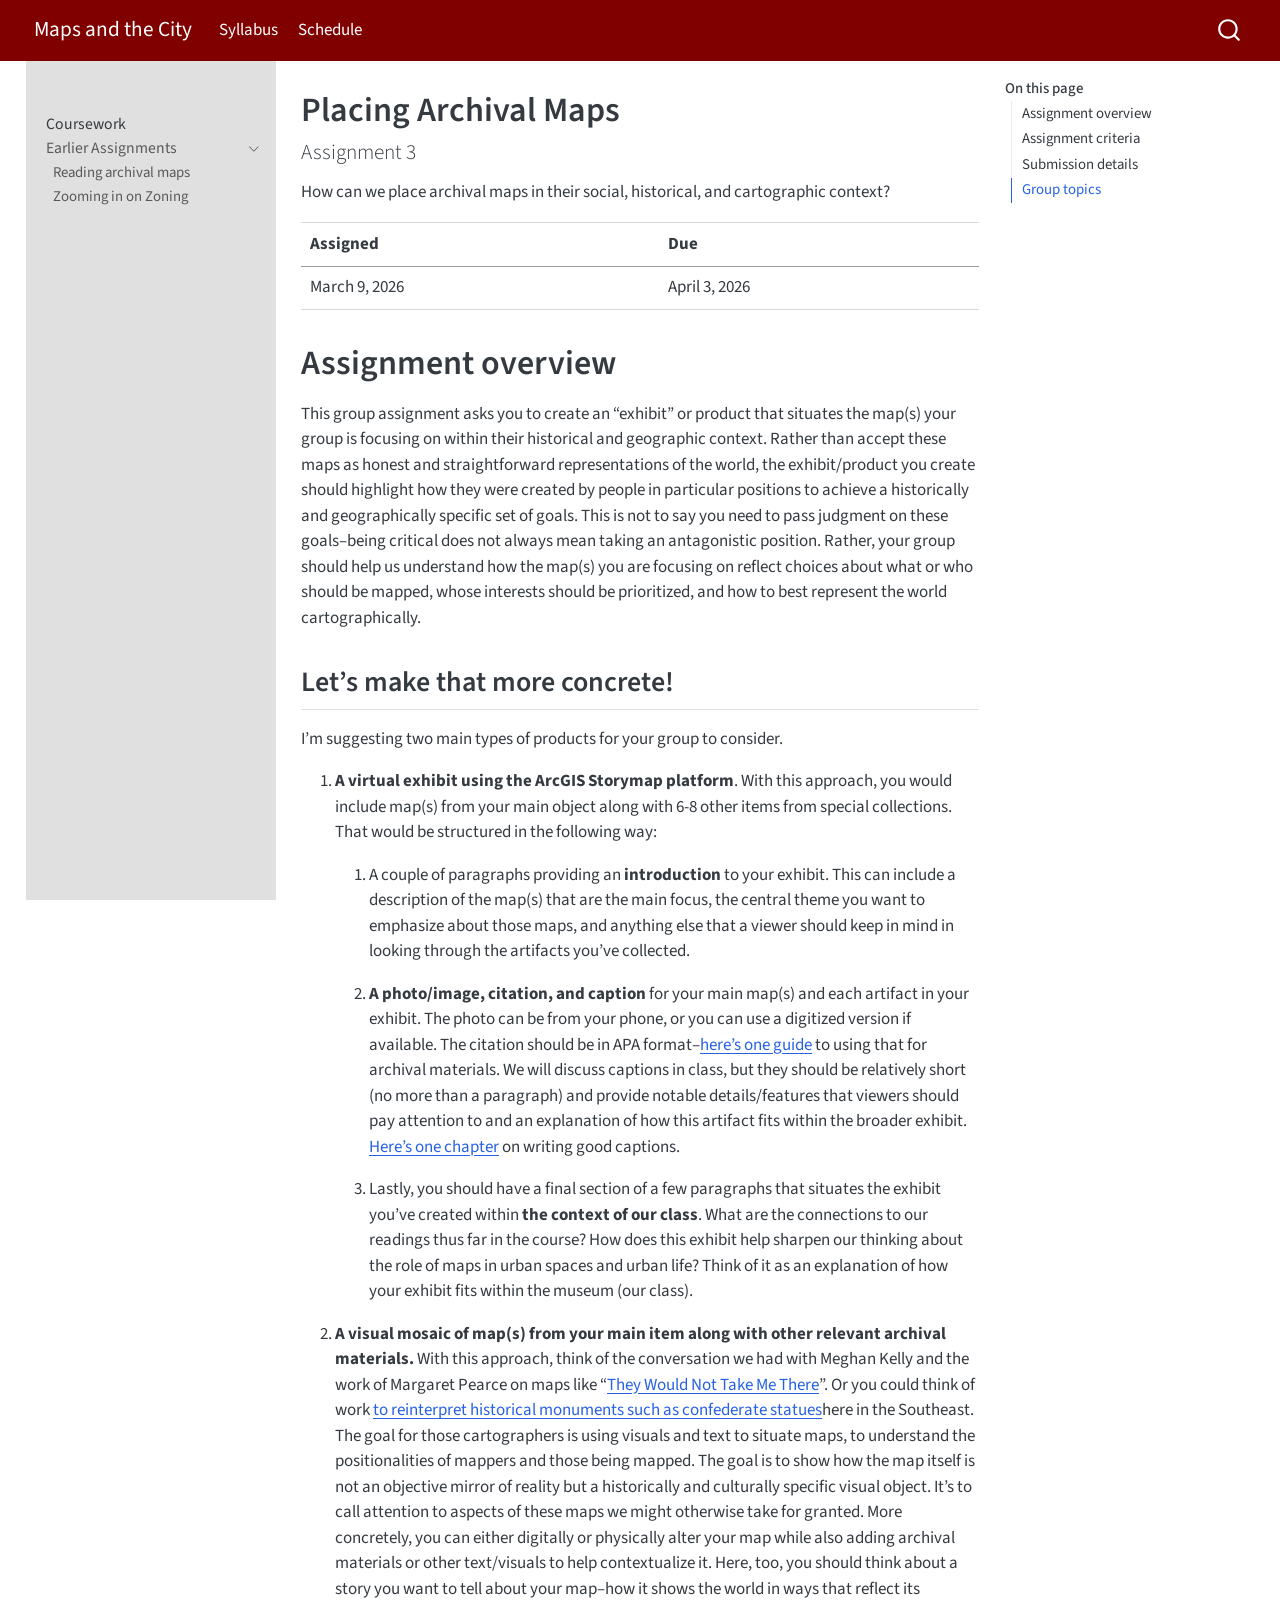
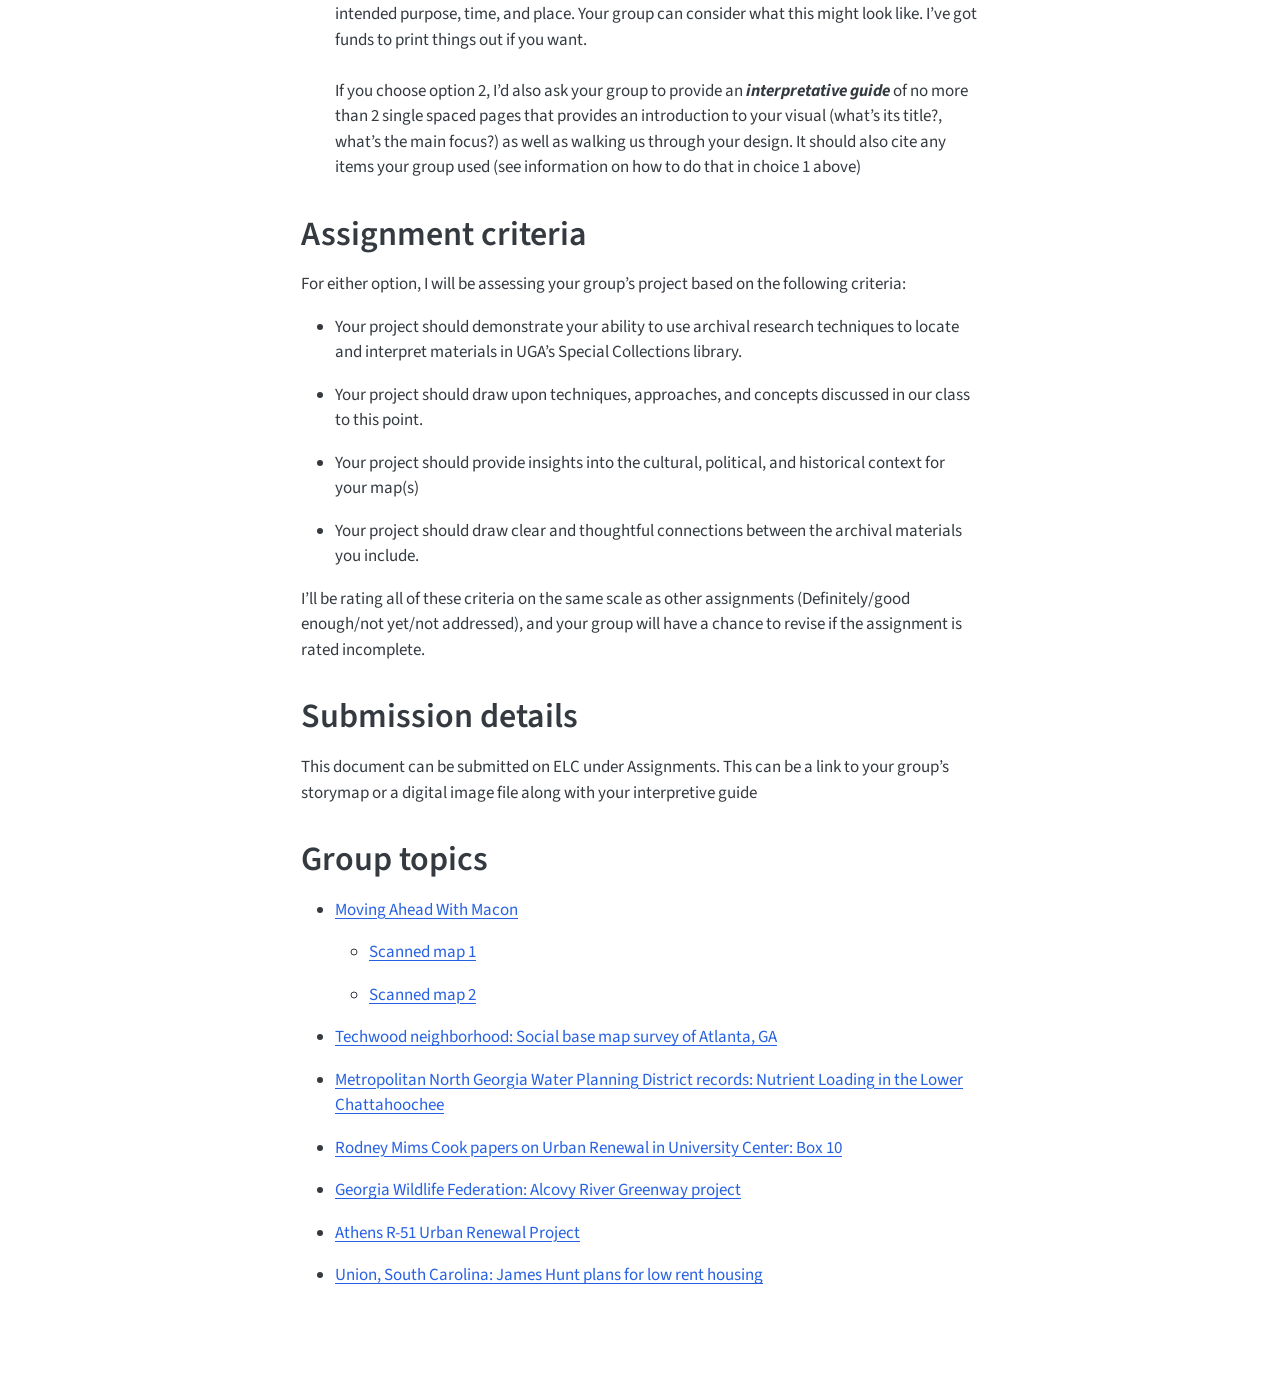
==== index.html @ 0c7e36d5 "Built site for gh-pages" ====
<!DOCTYPE html>
<html xmlns="http://www.w3.org/1999/xhtml" lang="en" xml:lang="en"><head>

<meta charset="utf-8">
<meta name="generator" content="quarto-1.8.25">

<meta name="viewport" content="width=device-width, initial-scale=1.0, user-scalable=yes">

<meta name="description" content="How can we place archival maps in their social, historical, and cartographic context?">

<title>Placing Archival Maps – Maps and the City</title>
<style>
code{white-space: pre-wrap;}
span.smallcaps{font-variant: small-caps;}
div.columns{display: flex; gap: min(4vw, 1.5em);}
div.column{flex: auto; overflow-x: auto;}
div.hanging-indent{margin-left: 1.5em; text-indent: -1.5em;}
ul.task-list{list-style: none;}
ul.task-list li input[type="checkbox"] {
  width: 0.8em;
  margin: 0 0.8em 0.2em -1em; /* quarto-specific, see https://github.com/quarto-dev/quarto-cli/issues/4556 */ 
  vertical-align: middle;
}
</style>


<script src="site_libs/quarto-nav/quarto-nav.js"></script>
<script src="site_libs/quarto-nav/headroom.min.js"></script>
<script src="site_libs/clipboard/clipboard.min.js"></script>
<script src="site_libs/quarto-search/autocomplete.umd.js"></script>
<script src="site_libs/quarto-search/fuse.min.js"></script>
<script src="site_libs/quarto-search/quarto-search.js"></script>
<meta name="quarto:offset" content="./">
<script src="site_libs/quarto-html/quarto.js" type="module"></script>
<script src="site_libs/quarto-html/tabsets/tabsets.js" type="module"></script>
<script src="site_libs/quarto-html/axe/axe-check.js" type="module"></script>
<script src="site_libs/quarto-html/popper.min.js"></script>
<script src="site_libs/quarto-html/tippy.umd.min.js"></script>
<script src="site_libs/quarto-html/anchor.min.js"></script>
<link href="site_libs/quarto-html/tippy.css" rel="stylesheet">
<link href="site_libs/quarto-html/quarto-syntax-highlighting-7b89279ff1a6dce999919e0e67d4d9ec.css" rel="stylesheet" id="quarto-text-highlighting-styles">
<script src="site_libs/bootstrap/bootstrap.min.js"></script>
<link href="site_libs/bootstrap/bootstrap-icons.css" rel="stylesheet">
<link href="site_libs/bootstrap/bootstrap-e157649b0921e5179aa28c3e0e646ebb.min.css" rel="stylesheet" append-hash="true" id="quarto-bootstrap" data-mode="light">
<script id="quarto-search-options" type="application/json">{
  "location": "navbar",
  "copy-button": false,
  "collapse-after": 3,
  "panel-placement": "end",
  "type": "overlay",
  "limit": 50,
  "keyboard-shortcut": [
    "f",
    "/",
    "s"
  ],
  "show-item-context": false,
  "language": {
    "search-no-results-text": "No results",
    "search-matching-documents-text": "matching documents",
    "search-copy-link-title": "Copy link to search",
    "search-hide-matches-text": "Hide additional matches",
    "search-more-match-text": "more match in this document",
    "search-more-matches-text": "more matches in this document",
    "search-clear-button-title": "Clear",
    "search-text-placeholder": "",
    "search-detached-cancel-button-title": "Cancel",
    "search-submit-button-title": "Submit",
    "search-label": "Search"
  }
}</script>


</head>

<body class="nav-sidebar floating nav-fixed quarto-light">

<div id="quarto-search-results"></div>
  <header id="quarto-header" class="headroom fixed-top">
    <nav class="navbar navbar-expand-lg " data-bs-theme="dark">
      <div class="navbar-container container-fluid">
      <div class="navbar-brand-container mx-auto">
    <a href="./index.html" class="navbar-brand navbar-brand-logo">
    </a>
    <a class="navbar-brand" href="./index.html">
    <span class="navbar-title">Maps and the City</span>
    </a>
  </div>
            <div id="quarto-search" class="" title="Search"></div>
          <button class="navbar-toggler" type="button" data-bs-toggle="collapse" data-bs-target="#navbarCollapse" aria-controls="navbarCollapse" role="menu" aria-expanded="false" aria-label="Toggle navigation" onclick="if (window.quartoToggleHeadroom) { window.quartoToggleHeadroom(); }">
  <span class="navbar-toggler-icon"></span>
</button>
          <div class="collapse navbar-collapse" id="navbarCollapse">
            <ul class="navbar-nav navbar-nav-scroll me-auto">
  <li class="nav-item">
    <a class="nav-link" href="https://docs.google.com/document/d/1GN-McuqKseNJ8OCBLa-3qRtHZpo6AyBPKMrc3T3nWok/edit?usp=drive_link" target="_blank"> 
<span class="menu-text">Syllabus</span></a>
  </li>  
  <li class="nav-item">
    <a class="nav-link" href="https://docs.google.com/spreadsheets/d/1N47u_zzpktZezUWM9yw7F_6u926p7pCnWoEop3wS3og/edit?usp=drive_link" target="_blank"> 
<span class="menu-text">Schedule</span></a>
  </li>  
</ul>
          </div> <!-- /navcollapse -->
            <div class="quarto-navbar-tools">
</div>
      </div> <!-- /container-fluid -->
    </nav>
  <nav class="quarto-secondary-nav">
    <div class="container-fluid d-flex">
      <button type="button" class="quarto-btn-toggle btn" data-bs-toggle="collapse" role="button" data-bs-target=".quarto-sidebar-collapse-item" aria-controls="quarto-sidebar" aria-expanded="false" aria-label="Toggle sidebar navigation" onclick="if (window.quartoToggleHeadroom) { window.quartoToggleHeadroom(); }">
        <i class="bi bi-layout-text-sidebar-reverse"></i>
      </button>
        <nav class="quarto-page-breadcrumbs" aria-label="breadcrumb"><ol class="breadcrumb"><li class="breadcrumb-item">Placing Archival Maps</li></ol></nav>
        <a class="flex-grow-1" role="navigation" data-bs-toggle="collapse" data-bs-target=".quarto-sidebar-collapse-item" aria-controls="quarto-sidebar" aria-expanded="false" aria-label="Toggle sidebar navigation" onclick="if (window.quartoToggleHeadroom) { window.quartoToggleHeadroom(); }">      
        </a>
    </div>
  </nav>
</header>
<!-- content -->
<div id="quarto-content" class="quarto-container page-columns page-rows-contents page-layout-article page-navbar">
<!-- sidebar -->
  <nav id="quarto-sidebar" class="sidebar collapse collapse-horizontal quarto-sidebar-collapse-item sidebar-navigation floating overflow-auto">
    <div class="pt-lg-2 mt-2 text-left sidebar-header sidebar-header-stacked">
      <a href="./index.html" class="sidebar-logo-link">
      </a>
      </div>
    <div class="sidebar-menu-container"> 
    <ul class="list-unstyled mt-1">
        <li class="sidebar-item">
 <span class="menu-text">Coursework</span>
  </li>
        <li class="sidebar-item sidebar-item-section">
      <div class="sidebar-item-container"> 
            <a class="sidebar-item-text sidebar-link text-start" data-bs-toggle="collapse" data-bs-target="#quarto-sidebar-section-1" role="navigation" aria-expanded="true">
 <span class="menu-text">Earlier Assignments</span></a>
          <a class="sidebar-item-toggle text-start" data-bs-toggle="collapse" data-bs-target="#quarto-sidebar-section-1" role="navigation" aria-expanded="true" aria-label="Toggle section">
            <i class="bi bi-chevron-right ms-2"></i>
          </a> 
      </div>
      <ul id="quarto-sidebar-section-1" class="collapse list-unstyled sidebar-section depth1 show">  
          <li class="sidebar-item">
  <div class="sidebar-item-container"> 
  <a href="https://docs.google.com/document/d/1WPsD_KL9_1M4tnFduOf3xQkMrwWtBgVexBu7LVD_NiA/edit?usp=drive_link" class="sidebar-item-text sidebar-link" target="_blank">
 <span class="menu-text">Reading archival maps</span></a>
  </div>
</li>
          <li class="sidebar-item">
  <div class="sidebar-item-container"> 
  <a href="https://docs.google.com/document/d/1s655otYH2-CTeFe27uqxNBwoSgqH0DHeZg11wnhvYkM/edit?usp=drive_link" class="sidebar-item-text sidebar-link" target="_blank">
 <span class="menu-text">Zooming in on Zoning</span></a>
  </div>
</li>
      </ul>
  </li>
    </ul>
    </div>
</nav>
<div id="quarto-sidebar-glass" class="quarto-sidebar-collapse-item" data-bs-toggle="collapse" data-bs-target=".quarto-sidebar-collapse-item"></div>
<!-- margin-sidebar -->
    <div id="quarto-margin-sidebar" class="sidebar margin-sidebar">
        <nav id="TOC" role="doc-toc" class="toc-active">
    <h2 id="toc-title">On this page</h2>
   
  <ul>
  <li><a href="#assignment-overview" id="toc-assignment-overview" class="nav-link active" data-scroll-target="#assignment-overview">Assignment overview</a>
  <ul class="collapse">
  <li><a href="#lets-make-that-more-concrete" id="toc-lets-make-that-more-concrete" class="nav-link" data-scroll-target="#lets-make-that-more-concrete">Let’s make that more concrete!</a></li>
  </ul></li>
  <li><a href="#assignment-criteria" id="toc-assignment-criteria" class="nav-link" data-scroll-target="#assignment-criteria">Assignment criteria</a></li>
  <li><a href="#submission-details" id="toc-submission-details" class="nav-link" data-scroll-target="#submission-details">Submission details</a></li>
  <li><a href="#group-topics" id="toc-group-topics" class="nav-link" data-scroll-target="#group-topics">Group topics</a></li>
  </ul>
</nav>
    </div>
<!-- main -->
<main class="content" id="quarto-document-content">

<header id="title-block-header" class="quarto-title-block default">
<div class="quarto-title">
<h1 class="title">Placing Archival Maps</h1>
<p class="subtitle lead">Assignment 3</p>
</div>

<div>
  <div class="description">
    How can we place archival maps in their social, historical, and cartographic context?
  </div>
</div>


<div class="quarto-title-meta">

    
  
    
  </div>
  


</header>


<table class="caption-top table">
<thead>
<tr class="header">
<th>Assigned</th>
<th>Due</th>
</tr>
</thead>
<tbody>
<tr class="odd">
<td>March 9, 2026</td>
<td>April 3, 2026</td>
</tr>
</tbody>
</table>
<section id="assignment-overview" class="level1">
<h1>Assignment overview</h1>
<p>This group assignment asks you to create an “exhibit” or product that situates the map(s) your group is focusing on within their historical and geographic context. Rather than accept these maps as honest and straightforward representations of the world, the exhibit/product you create should highlight how they were created by people in particular positions to achieve a historically and geographically specific set of goals. This is not to say you need to pass judgment on these goals–being critical does not always mean taking an antagonistic position. Rather, your group should help us understand how the map(s) you are focusing on reflect choices about what or who should be mapped, whose interests should be prioritized, and how to best represent the world cartographically.</p>
<section id="lets-make-that-more-concrete" class="level2">
<h2 class="anchored" data-anchor-id="lets-make-that-more-concrete">Let’s make that more concrete!</h2>
<p>I’m suggesting two main types of products for your group to consider.</p>
<ol type="1">
<li><p><strong>A virtual exhibit using the ArcGIS Storymap platform</strong>. With this approach, you would include map(s) from your main object along with 6-8 other items from special collections. That would be structured in the following way:</p>
<ol type="1">
<li><p>A couple of paragraphs providing an <strong>introduction</strong> to your exhibit. This can include a description of the map(s) that are the main focus, the central theme you want to emphasize about those maps, and anything else that a viewer should keep in mind in looking through the artifacts you’ve collected.</p></li>
<li><p><strong>A</strong> <strong>photo/image, citation, and caption</strong> for your main map(s) and each artifact in your exhibit. The photo can be from your phone, or you can use a digitized version if available. The citation should be in APA format–<a href="https://libguides.csudh.edu/archives-citation/apa">here’s one guide</a> to using that for archival materials. We will discuss captions in class, but they should be relatively short (no more than a paragraph) and provide notable details/features that viewers should pay attention to and an explanation of how this artifact fits within the broader exhibit. <a href="https://drive.google.com/file/d/1QzaDQND_rpnHx2N8SHJnkhxC4VwiNM2T/view?usp=sharing">Here’s one chapter</a> on writing good captions.</p></li>
<li><p>Lastly, you should have a final section of a few paragraphs that situates the exhibit you’ve created within <strong>the context of our class</strong>. What are the connections to our readings thus far in the course? How does this exhibit help sharpen our thinking about the role of maps in urban spaces and urban life? Think of it as an explanation of how your exhibit fits within the museum (our class).&nbsp;</p></li>
</ol></li>
<li><p><strong>A visual mosaic of map(s) from your main item along with other relevant archival materials.</strong> With this approach, think of the conversation we had with Meghan Kelly and the work of Margaret Pearce on maps like “<a href="https://storymaps.arcgis.com/stories/2b5792be16d64f9e999ec93cd436bc17">They Would Not Take Me There</a>”. Or you could think of work <a href="https://hyperallergic.com/remagining-monuments-to-make-them-resonate-locally-and-personally/">to reinterpret historical monuments such as confederate statues</a>here in the Southeast. The goal for those cartographers is using visuals and text to situate maps, to understand the positionalities of mappers and those being mapped. The goal is to show how the map itself is not an objective mirror of reality but a historically and culturally specific visual object. It’s to call attention to aspects of these maps we might otherwise take for granted. More concretely, you can either digitally or physically alter your map while also adding archival materials or other text/visuals to help contextualize it. Here, too, you should think about a story you want to tell about your map–how it shows the world in ways that reflect its intended purpose, time, and place. Your group can consider what this might look like. I’ve got funds to print things out if you want.<br>
<br>
If you choose option 2, I’d also ask your group to provide an <strong><em>interpretative guide</em></strong> of no more than 2 single spaced pages that provides an introduction to your visual (what’s its title?, what’s the main focus?) as well as walking us through your design. It should also cite any items your group used (see information on how to do that in choice 1 above)</p></li>
</ol>
</section>
</section>
<section id="assignment-criteria" class="level1">
<h1>Assignment criteria</h1>
<p>For either option, I will be assessing your group’s project based on the following criteria:</p>
<ul>
<li><p>Your project should demonstrate your ability to use archival research techniques to locate and interpret materials in UGA’s Special Collections library.</p></li>
<li><p>Your project should draw upon techniques, approaches, and concepts discussed in our class to this point.</p></li>
<li><p>Your project should provide insights into the cultural, political, and historical context for your map(s)</p></li>
<li><p>Your project should draw clear and thoughtful connections between the archival materials you include.</p></li>
</ul>
<p>I’ll be rating all of these criteria on the same scale as other assignments (Definitely/good enough/not yet/not addressed), and your group will have a chance to revise if the assignment is rated incomplete.&nbsp;</p>
</section>
<section id="submission-details" class="level1">
<h1>Submission details</h1>
<p>This document can be submitted on ELC under Assignments. This can be a link to your group’s storymap or a digital image file along with your interpretive guide</p>
</section>
<section id="group-topics" class="level1">
<h1>Group topics</h1>
<ul>
<li><p><a href="https://galileo-uga.primo.exlibrisgroup.com/discovery/fulldisplay?docid=alma9910300523902959&amp;context=L&amp;vid=01GALI_UGA:UGA&amp;lang=en&amp;search_scope=MyInstitution&amp;adaptor=Local%20Search%20Engine&amp;tab=LibraryCatalog&amp;query=any,contains,moving%20ahead%20with%20macon%20&amp;sortby=rank&amp;facet=library,include,2959%E2%80%93530589490002959">Moving Ahead With Macon</a></p>
<ul>
<li><p><a href="https://github.com/jshannon75/geog4636_mapsandthecity/blob/main/items/MovingAheadWithMacon_map1.pdf">Scanned map 1</a></p></li>
<li><p><a href="https://github.com/jshannon75/geog4636_mapsandthecity/blob/main/items/MovingAheadWithMacon_map2.pdf">Scanned map 2</a></p></li>
</ul></li>
<li><p><a href="https://dlg.usg.edu/record/gsu_planatl_22866?canvas=22&amp;x=555&amp;y=755&amp;w=2927">Techwood neighborhood: Social base map survey of Atlanta, GA</a></p></li>
<li><p><a href="https://sclfind.libs.uga.edu/catalog/ms4069_aspace_ref83_bqh">Metropolitan North Georgia Water Planning District records: Nutrient Loading in the Lower Chattahoochee</a></p></li>
<li><p><a href="https://sclfind.libs.uga.edu/catalog/RBRL180RMC_aspace_ref209_no2">Rodney Mims Cook papers on Urban Renewal in University Center: Box 10</a></p></li>
<li><p><a href="https://sclfind.libs.uga.edu/catalog/ms3995_aspace_ref325_i9w">Georgia Wildlife Federation: Alcovy River Greenway project</a></p></li>
<li><p><a href="https://dlg.usg.edu/record/guan_1633_014c-001?canvas=0&amp;x=400&amp;y=400&amp;w=1986">Athens R-51 Urban Renewal Project</a></p></li>
<li><p><a href="https://sclfind.libs.uga.edu/catalog/ms2901_aspace_ref2200_y3m">Union, South Carolina: James Hunt plans for low rent housing</a></p></li>
</ul>


</section>

</main> <!-- /main -->
<script id="quarto-html-after-body" type="application/javascript">
  window.document.addEventListener("DOMContentLoaded", function (event) {
    const icon = "";
    const anchorJS = new window.AnchorJS();
    anchorJS.options = {
      placement: 'right',
      icon: icon
    };
    anchorJS.add('.anchored');
    const isCodeAnnotation = (el) => {
      for (const clz of el.classList) {
        if (clz.startsWith('code-annotation-')) {                     
          return true;
        }
      }
      return false;
    }
    const onCopySuccess = function(e) {
      // button target
      const button = e.trigger;
      // don't keep focus
      button.blur();
      // flash "checked"
      button.classList.add('code-copy-button-checked');
      var currentTitle = button.getAttribute("title");
      button.setAttribute("title", "Copied!");
      let tooltip;
      if (window.bootstrap) {
        button.setAttribute("data-bs-toggle", "tooltip");
        button.setAttribute("data-bs-placement", "left");
        button.setAttribute("data-bs-title", "Copied!");
        tooltip = new bootstrap.Tooltip(button, 
          { trigger: "manual", 
            customClass: "code-copy-button-tooltip",
            offset: [0, -8]});
        tooltip.show();    
      }
      setTimeout(function() {
        if (tooltip) {
          tooltip.hide();
          button.removeAttribute("data-bs-title");
          button.removeAttribute("data-bs-toggle");
          button.removeAttribute("data-bs-placement");
        }
        button.setAttribute("title", currentTitle);
        button.classList.remove('code-copy-button-checked');
      }, 1000);
      // clear code selection
      e.clearSelection();
    }
    const getTextToCopy = function(trigger) {
      const outerScaffold = trigger.parentElement.cloneNode(true);
      const codeEl = outerScaffold.querySelector('code');
      for (const childEl of codeEl.children) {
        if (isCodeAnnotation(childEl)) {
          childEl.remove();
        }
      }
      return codeEl.innerText;
    }
    const clipboard = new window.ClipboardJS('.code-copy-button:not([data-in-quarto-modal])', {
      text: getTextToCopy
    });
    clipboard.on('success', onCopySuccess);
    if (window.document.getElementById('quarto-embedded-source-code-modal')) {
      const clipboardModal = new window.ClipboardJS('.code-copy-button[data-in-quarto-modal]', {
        text: getTextToCopy,
        container: window.document.getElementById('quarto-embedded-source-code-modal')
      });
      clipboardModal.on('success', onCopySuccess);
    }
      var localhostRegex = new RegExp(/^(?:http|https):\/\/localhost\:?[0-9]*\//);
      var mailtoRegex = new RegExp(/^mailto:/);
        var filterRegex = new RegExp("https:\/\/jshannon75\.github\.io\/geog4636_mapsandthecity\/");
      var isInternal = (href) => {
          return filterRegex.test(href) || localhostRegex.test(href) || mailtoRegex.test(href);
      }
      // Inspect non-navigation links and adorn them if external
     var links = window.document.querySelectorAll('a[href]:not(.nav-link):not(.navbar-brand):not(.toc-action):not(.sidebar-link):not(.sidebar-item-toggle):not(.pagination-link):not(.no-external):not([aria-hidden]):not(.dropdown-item):not(.quarto-navigation-tool):not(.about-link)');
      for (var i=0; i<links.length; i++) {
        const link = links[i];
        if (!isInternal(link.href)) {
          // undo the damage that might have been done by quarto-nav.js in the case of
          // links that we want to consider external
          if (link.dataset.originalHref !== undefined) {
            link.href = link.dataset.originalHref;
          }
        }
      }
    function tippyHover(el, contentFn, onTriggerFn, onUntriggerFn) {
      const config = {
        allowHTML: true,
        maxWidth: 500,
        delay: 100,
        arrow: false,
        appendTo: function(el) {
            return el.parentElement;
        },
        interactive: true,
        interactiveBorder: 10,
        theme: 'quarto',
        placement: 'bottom-start',
      };
      if (contentFn) {
        config.content = contentFn;
      }
      if (onTriggerFn) {
        config.onTrigger = onTriggerFn;
      }
      if (onUntriggerFn) {
        config.onUntrigger = onUntriggerFn;
      }
      window.tippy(el, config); 
    }
    const noterefs = window.document.querySelectorAll('a[role="doc-noteref"]');
    for (var i=0; i<noterefs.length; i++) {
      const ref = noterefs[i];
      tippyHover(ref, function() {
        // use id or data attribute instead here
        let href = ref.getAttribute('data-footnote-href') || ref.getAttribute('href');
        try { href = new URL(href).hash; } catch {}
        const id = href.replace(/^#\/?/, "");
        const note = window.document.getElementById(id);
        if (note) {
          return note.innerHTML;
        } else {
          return "";
        }
      });
    }
    const xrefs = window.document.querySelectorAll('a.quarto-xref');
    const processXRef = (id, note) => {
      // Strip column container classes
      const stripColumnClz = (el) => {
        el.classList.remove("page-full", "page-columns");
        if (el.children) {
          for (const child of el.children) {
            stripColumnClz(child);
          }
        }
      }
      stripColumnClz(note)
      if (id === null || id.startsWith('sec-')) {
        // Special case sections, only their first couple elements
        const container = document.createElement("div");
        if (note.children && note.children.length > 2) {
          container.appendChild(note.children[0].cloneNode(true));
          for (let i = 1; i < note.children.length; i++) {
            const child = note.children[i];
            if (child.tagName === "P" && child.innerText === "") {
              continue;
            } else {
              container.appendChild(child.cloneNode(true));
              break;
            }
          }
          if (window.Quarto?.typesetMath) {
            window.Quarto.typesetMath(container);
          }
          return container.innerHTML
        } else {
          if (window.Quarto?.typesetMath) {
            window.Quarto.typesetMath(note);
          }
          return note.innerHTML;
        }
      } else {
        // Remove any anchor links if they are present
        const anchorLink = note.querySelector('a.anchorjs-link');
        if (anchorLink) {
          anchorLink.remove();
        }
        if (window.Quarto?.typesetMath) {
          window.Quarto.typesetMath(note);
        }
        if (note.classList.contains("callout")) {
          return note.outerHTML;
        } else {
          return note.innerHTML;
        }
      }
    }
    for (var i=0; i<xrefs.length; i++) {
      const xref = xrefs[i];
      tippyHover(xref, undefined, function(instance) {
        instance.disable();
        let url = xref.getAttribute('href');
        let hash = undefined; 
        if (url.startsWith('#')) {
          hash = url;
        } else {
          try { hash = new URL(url).hash; } catch {}
        }
        if (hash) {
          const id = hash.replace(/^#\/?/, "");
          const note = window.document.getElementById(id);
          if (note !== null) {
            try {
              const html = processXRef(id, note.cloneNode(true));
              instance.setContent(html);
            } finally {
              instance.enable();
              instance.show();
            }
          } else {
            // See if we can fetch this
            fetch(url.split('#')[0])
            .then(res => res.text())
            .then(html => {
              const parser = new DOMParser();
              const htmlDoc = parser.parseFromString(html, "text/html");
              const note = htmlDoc.getElementById(id);
              if (note !== null) {
                const html = processXRef(id, note);
                instance.setContent(html);
              } 
            }).finally(() => {
              instance.enable();
              instance.show();
            });
          }
        } else {
          // See if we can fetch a full url (with no hash to target)
          // This is a special case and we should probably do some content thinning / targeting
          fetch(url)
          .then(res => res.text())
          .then(html => {
            const parser = new DOMParser();
            const htmlDoc = parser.parseFromString(html, "text/html");
            const note = htmlDoc.querySelector('main.content');
            if (note !== null) {
              // This should only happen for chapter cross references
              // (since there is no id in the URL)
              // remove the first header
              if (note.children.length > 0 && note.children[0].tagName === "HEADER") {
                note.children[0].remove();
              }
              const html = processXRef(null, note);
              instance.setContent(html);
            } 
          }).finally(() => {
            instance.enable();
            instance.show();
          });
        }
      }, function(instance) {
      });
    }
        let selectedAnnoteEl;
        const selectorForAnnotation = ( cell, annotation) => {
          let cellAttr = 'data-code-cell="' + cell + '"';
          let lineAttr = 'data-code-annotation="' +  annotation + '"';
          const selector = 'span[' + cellAttr + '][' + lineAttr + ']';
          return selector;
        }
        const selectCodeLines = (annoteEl) => {
          const doc = window.document;
          const targetCell = annoteEl.getAttribute("data-target-cell");
          const targetAnnotation = annoteEl.getAttribute("data-target-annotation");
          const annoteSpan = window.document.querySelector(selectorForAnnotation(targetCell, targetAnnotation));
          const lines = annoteSpan.getAttribute("data-code-lines").split(",");
          const lineIds = lines.map((line) => {
            return targetCell + "-" + line;
          })
          let top = null;
          let height = null;
          let parent = null;
          if (lineIds.length > 0) {
              //compute the position of the single el (top and bottom and make a div)
              const el = window.document.getElementById(lineIds[0]);
              top = el.offsetTop;
              height = el.offsetHeight;
              parent = el.parentElement.parentElement;
            if (lineIds.length > 1) {
              const lastEl = window.document.getElementById(lineIds[lineIds.length - 1]);
              const bottom = lastEl.offsetTop + lastEl.offsetHeight;
              height = bottom - top;
            }
            if (top !== null && height !== null && parent !== null) {
              // cook up a div (if necessary) and position it 
              let div = window.document.getElementById("code-annotation-line-highlight");
              if (div === null) {
                div = window.document.createElement("div");
                div.setAttribute("id", "code-annotation-line-highlight");
                div.style.position = 'absolute';
                parent.appendChild(div);
              }
              div.style.top = top - 2 + "px";
              div.style.height = height + 4 + "px";
              div.style.left = 0;
              let gutterDiv = window.document.getElementById("code-annotation-line-highlight-gutter");
              if (gutterDiv === null) {
                gutterDiv = window.document.createElement("div");
                gutterDiv.setAttribute("id", "code-annotation-line-highlight-gutter");
                gutterDiv.style.position = 'absolute';
                const codeCell = window.document.getElementById(targetCell);
                const gutter = codeCell.querySelector('.code-annotation-gutter');
                gutter.appendChild(gutterDiv);
              }
              gutterDiv.style.top = top - 2 + "px";
              gutterDiv.style.height = height + 4 + "px";
            }
            selectedAnnoteEl = annoteEl;
          }
        };
        const unselectCodeLines = () => {
          const elementsIds = ["code-annotation-line-highlight", "code-annotation-line-highlight-gutter"];
          elementsIds.forEach((elId) => {
            const div = window.document.getElementById(elId);
            if (div) {
              div.remove();
            }
          });
          selectedAnnoteEl = undefined;
        };
          // Handle positioning of the toggle
      window.addEventListener(
        "resize",
        throttle(() => {
          elRect = undefined;
          if (selectedAnnoteEl) {
            selectCodeLines(selectedAnnoteEl);
          }
        }, 10)
      );
      function throttle(fn, ms) {
      let throttle = false;
      let timer;
        return (...args) => {
          if(!throttle) { // first call gets through
              fn.apply(this, args);
              throttle = true;
          } else { // all the others get throttled
              if(timer) clearTimeout(timer); // cancel #2
              timer = setTimeout(() => {
                fn.apply(this, args);
                timer = throttle = false;
              }, ms);
          }
        };
      }
        // Attach click handler to the DT
        const annoteDls = window.document.querySelectorAll('dt[data-target-cell]');
        for (const annoteDlNode of annoteDls) {
          annoteDlNode.addEventListener('click', (event) => {
            const clickedEl = event.target;
            if (clickedEl !== selectedAnnoteEl) {
              unselectCodeLines();
              const activeEl = window.document.querySelector('dt[data-target-cell].code-annotation-active');
              if (activeEl) {
                activeEl.classList.remove('code-annotation-active');
              }
              selectCodeLines(clickedEl);
              clickedEl.classList.add('code-annotation-active');
            } else {
              // Unselect the line
              unselectCodeLines();
              clickedEl.classList.remove('code-annotation-active');
            }
          });
        }
    const findCites = (el) => {
      const parentEl = el.parentElement;
      if (parentEl) {
        const cites = parentEl.dataset.cites;
        if (cites) {
          return {
            el,
            cites: cites.split(' ')
          };
        } else {
          return findCites(el.parentElement)
        }
      } else {
        return undefined;
      }
    };
    var bibliorefs = window.document.querySelectorAll('a[role="doc-biblioref"]');
    for (var i=0; i<bibliorefs.length; i++) {
      const ref = bibliorefs[i];
      const citeInfo = findCites(ref);
      if (citeInfo) {
        tippyHover(citeInfo.el, function() {
          var popup = window.document.createElement('div');
          citeInfo.cites.forEach(function(cite) {
            var citeDiv = window.document.createElement('div');
            citeDiv.classList.add('hanging-indent');
            citeDiv.classList.add('csl-entry');
            var biblioDiv = window.document.getElementById('ref-' + cite);
            if (biblioDiv) {
              citeDiv.innerHTML = biblioDiv.innerHTML;
            }
            popup.appendChild(citeDiv);
          });
          return popup.innerHTML;
        });
      }
    }
  });
  </script>
</div> <!-- /content -->




</body></html>
---- site_libs/quarto-html/tippy.css ----
.tippy-box[data-animation=fade][data-state=hidden]{opacity:0}[data-tippy-root]{max-width:calc(100vw - 10px)}.tippy-box{position:relative;background-color:#333;color:#fff;border-radius:4px;font-size:14px;line-height:1.4;white-space:normal;outline:0;transition-property:transform,visibility,opacity}.tippy-box[data-placement^=top]>.tippy-arrow{bottom:0}.tippy-box[data-placement^=top]>.tippy-arrow:before{bottom:-7px;left:0;border-width:8px 8px 0;border-top-color:initial;transform-origin:center top}.tippy-box[data-placement^=bottom]>.tippy-arrow{top:0}.tippy-box[data-placement^=bottom]>.tippy-arrow:before{top:-7px;left:0;border-width:0 8px 8px;border-bottom-color:initial;transform-origin:center bottom}.tippy-box[data-placement^=left]>.tippy-arrow{right:0}.tippy-box[data-placement^=left]>.tippy-arrow:before{border-width:8px 0 8px 8px;border-left-color:initial;right:-7px;transform-origin:center left}.tippy-box[data-placement^=right]>.tippy-arrow{left:0}.tippy-box[data-placement^=right]>.tippy-arrow:before{left:-7px;border-width:8px 8px 8px 0;border-right-color:initial;transform-origin:center right}.tippy-box[data-inertia][data-state=visible]{transition-timing-function:cubic-bezier(.54,1.5,.38,1.11)}.tippy-arrow{width:16px;height:16px;color:#333}.tippy-arrow:before{content:"";position:absolute;border-color:transparent;border-style:solid}.tippy-content{position:relative;padding:5px 9px;z-index:1}
---- site_libs/quarto-html/quarto-syntax-highlighting-7b89279ff1a6dce999919e0e67d4d9ec.css ----
/* quarto syntax highlight colors */
:root {
  --quarto-hl-ot-color: #003B4F;
  --quarto-hl-at-color: #657422;
  --quarto-hl-ss-color: #20794D;
  --quarto-hl-an-color: #5E5E5E;
  --quarto-hl-fu-color: #4758AB;
  --quarto-hl-st-color: #20794D;
  --quarto-hl-cf-color: #003B4F;
  --quarto-hl-op-color: #5E5E5E;
  --quarto-hl-er-color: #AD0000;
  --quarto-hl-bn-color: #AD0000;
  --quarto-hl-al-color: #AD0000;
  --quarto-hl-va-color: #111111;
  --quarto-hl-bu-color: inherit;
  --quarto-hl-ex-color: inherit;
  --quarto-hl-pp-color: #AD0000;
  --quarto-hl-in-color: #5E5E5E;
  --quarto-hl-vs-color: #20794D;
  --quarto-hl-wa-color: #5E5E5E;
  --quarto-hl-do-color: #5E5E5E;
  --quarto-hl-im-color: #00769E;
  --quarto-hl-ch-color: #20794D;
  --quarto-hl-dt-color: #AD0000;
  --quarto-hl-fl-color: #AD0000;
  --quarto-hl-co-color: #5E5E5E;
  --quarto-hl-cv-color: #5E5E5E;
  --quarto-hl-cn-color: #8f5902;
  --quarto-hl-sc-color: #5E5E5E;
  --quarto-hl-dv-color: #AD0000;
  --quarto-hl-kw-color: #003B4F;
}

/* other quarto variables */
:root {
  --quarto-font-monospace: SFMono-Regular, Menlo, Monaco, Consolas, "Liberation Mono", "Courier New", monospace;
}

/* syntax highlight based on Pandoc's rules */
pre > code.sourceCode > span {
  color: #003B4F;
}

code.sourceCode > span {
  color: #003B4F;
}

div.sourceCode,
div.sourceCode pre.sourceCode {
  color: #003B4F;
}

/* Normal */
code span {
  color: #003B4F;
}

/* Alert */
code span.al {
  color: #AD0000;
  font-style: inherit;
}

/* Annotation */
code span.an {
  color: #5E5E5E;
  font-style: inherit;
}

/* Attribute */
code span.at {
  color: #657422;
  font-style: inherit;
}

/* BaseN */
code span.bn {
  color: #AD0000;
  font-style: inherit;
}

/* BuiltIn */
code span.bu {
  font-style: inherit;
}

/* ControlFlow */
code span.cf {
  color: #003B4F;
  font-weight: bold;
  font-style: inherit;
}

/* Char */
code span.ch {
  color: #20794D;
  font-style: inherit;
}

/* Constant */
code span.cn {
  color: #8f5902;
  font-style: inherit;
}

/* Comment */
code span.co {
  color: #5E5E5E;
  font-style: inherit;
}

/* CommentVar */
code span.cv {
  color: #5E5E5E;
  font-style: italic;
}

/* Documentation */
code span.do {
  color: #5E5E5E;
  font-style: italic;
}

/* DataType */
code span.dt {
  color: #AD0000;
  font-style: inherit;
}

/* DecVal */
code span.dv {
  color: #AD0000;
  font-style: inherit;
}

/* Error */
code span.er {
  color: #AD0000;
  font-style: inherit;
}

/* Extension */
code span.ex {
  font-style: inherit;
}

/* Float */
code span.fl {
  color: #AD0000;
  font-style: inherit;
}

/* Function */
code span.fu {
  color: #4758AB;
  font-style: inherit;
}

/* Import */
code span.im {
  color: #00769E;
  font-style: inherit;
}

/* Information */
code span.in {
  color: #5E5E5E;
  font-style: inherit;
}

/* Keyword */
code span.kw {
  color: #003B4F;
  font-weight: bold;
  font-style: inherit;
}

/* Operator */
code span.op {
  color: #5E5E5E;
  font-style: inherit;
}

/* Other */
code span.ot {
  color: #003B4F;
  font-style: inherit;
}

/* Preprocessor */
code span.pp {
  color: #AD0000;
  font-style: inherit;
}

/* SpecialChar */
code span.sc {
  color: #5E5E5E;
  font-style: inherit;
}

/* SpecialString */
code span.ss {
  color: #20794D;
  font-style: inherit;
}

/* String */
code span.st {
  color: #20794D;
  font-style: inherit;
}

/* Variable */
code span.va {
  color: #111111;
  font-style: inherit;
}

/* VerbatimString */
code span.vs {
  color: #20794D;
  font-style: inherit;
}

/* Warning */
code span.wa {
  color: #5E5E5E;
  font-style: italic;
}

.prevent-inlining {
  content: "</";
}

/*# sourceMappingURL=3944bc705cfaf4c80e56f77c5205168a.css.map */
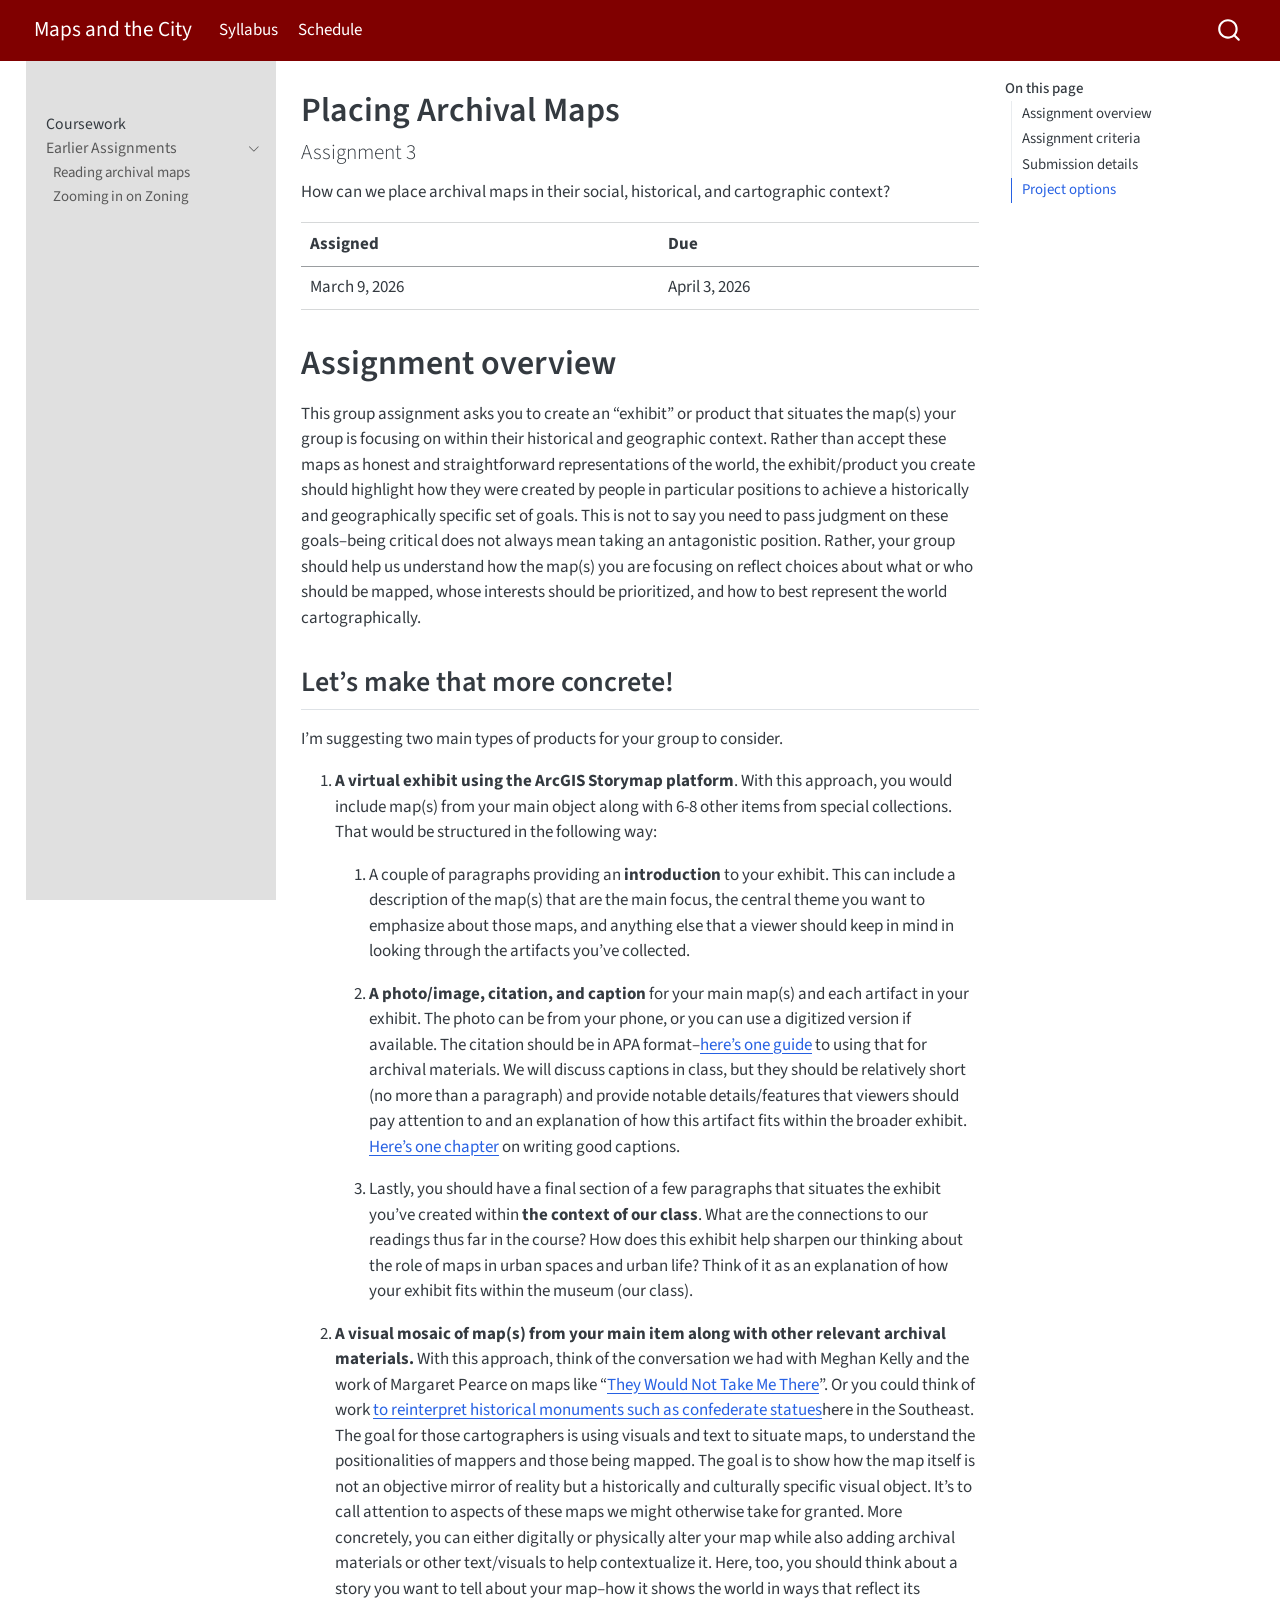
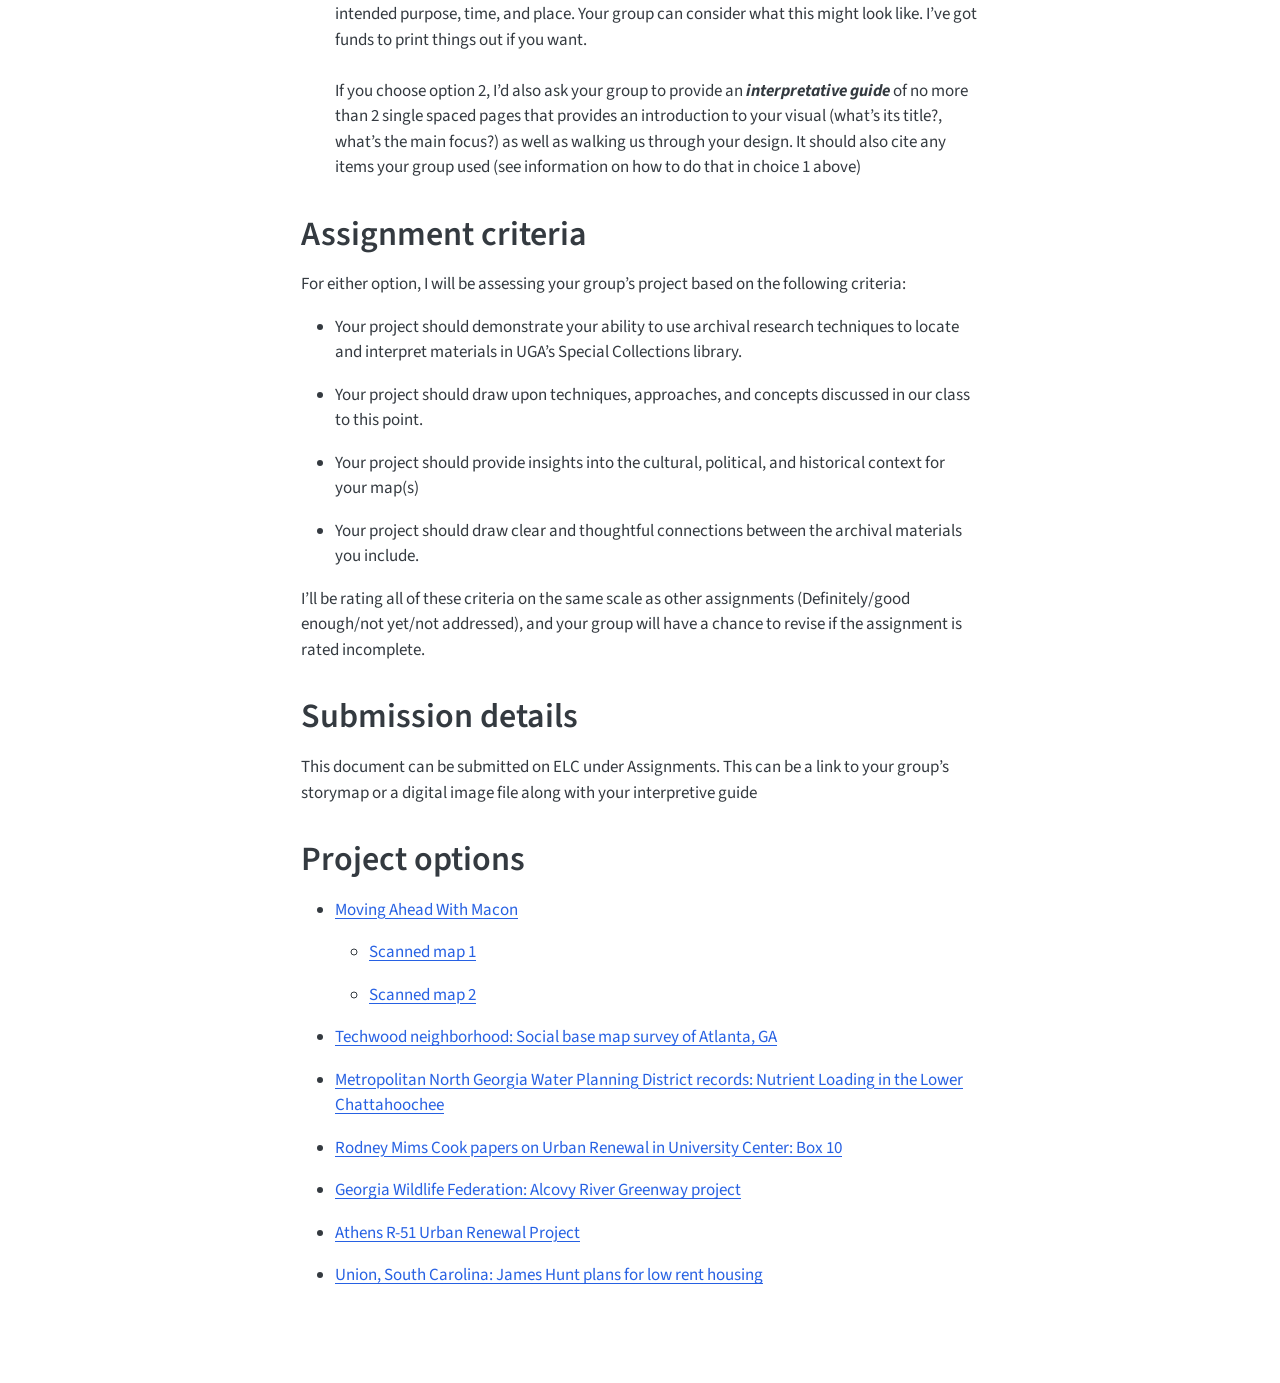
==== commit 0f7a7687: "Built site for gh-pages" ====
--- a/index.html
+++ b/index.html
@@ -169,7 +169,7 @@
   </ul></li>
   <li><a href="#assignment-criteria" id="toc-assignment-criteria" class="nav-link" data-scroll-target="#assignment-criteria">Assignment criteria</a></li>
   <li><a href="#submission-details" id="toc-submission-details" class="nav-link" data-scroll-target="#submission-details">Submission details</a></li>
-  <li><a href="#group-topics" id="toc-group-topics" class="nav-link" data-scroll-target="#group-topics">Group topics</a></li>
+  <li><a href="#project-options" id="toc-project-options" class="nav-link" data-scroll-target="#project-options">Project options</a></li>
   </ul>
 </nav>
     </div>
@@ -249,20 +249,20 @@
 <h1>Submission details</h1>
 <p>This document can be submitted on ELC under Assignments. This can be a link to your group’s storymap or a digital image file along with your interpretive guide</p>
 </section>
-<section id="group-topics" class="level1">
-<h1>Group topics</h1>
+<section id="project-options" class="level1">
+<h1>Project options</h1>
 <ul>
-<li><p><a href="https://galileo-uga.primo.exlibrisgroup.com/discovery/fulldisplay?docid=alma9910300523902959&amp;context=L&amp;vid=01GALI_UGA:UGA&amp;lang=en&amp;search_scope=MyInstitution&amp;adaptor=Local%20Search%20Engine&amp;tab=LibraryCatalog&amp;query=any,contains,moving%20ahead%20with%20macon%20&amp;sortby=rank&amp;facet=library,include,2959%E2%80%93530589490002959">Moving Ahead With Macon</a></p>
+<li><p><a href="https://galileo-uga.primo.exlibrisgroup.com/discovery/fulldisplay?docid=alma9910300523902959&amp;context=L&amp;vid=01GALI_UGA:UGA&amp;lang=en&amp;search_scope=MyInstitution&amp;adaptor=Local%20Search%20Engine&amp;tab=LibraryCatalog&amp;query=any,contains,moving%20ahead%20with%20macon%20&amp;sortby=rank&amp;facet=library,include,2959%E2%80%93530589490002959" target="_blank">Moving Ahead With Macon</a></p>
 <ul>
-<li><p><a href="https://github.com/jshannon75/geog4636_mapsandthecity/blob/main/items/MovingAheadWithMacon_map1.pdf">Scanned map 1</a></p></li>
-<li><p><a href="https://github.com/jshannon75/geog4636_mapsandthecity/blob/main/items/MovingAheadWithMacon_map2.pdf">Scanned map 2</a></p></li>
+<li><p><a href="https://github.com/jshannon75/geog4636_mapsandthecity/blob/main/items/MovingAheadWithMacon_map1.pdf" target="_blank">Scanned map 1</a></p></li>
+<li><p><a href="https://github.com/jshannon75/geog4636_mapsandthecity/blob/main/items/MovingAheadWithMacon_map2.pdf" target="_blank">Scanned map 2</a></p></li>
 </ul></li>
-<li><p><a href="https://dlg.usg.edu/record/gsu_planatl_22866?canvas=22&amp;x=555&amp;y=755&amp;w=2927">Techwood neighborhood: Social base map survey of Atlanta, GA</a></p></li>
-<li><p><a href="https://sclfind.libs.uga.edu/catalog/ms4069_aspace_ref83_bqh">Metropolitan North Georgia Water Planning District records: Nutrient Loading in the Lower Chattahoochee</a></p></li>
-<li><p><a href="https://sclfind.libs.uga.edu/catalog/RBRL180RMC_aspace_ref209_no2">Rodney Mims Cook papers on Urban Renewal in University Center: Box 10</a></p></li>
-<li><p><a href="https://sclfind.libs.uga.edu/catalog/ms3995_aspace_ref325_i9w">Georgia Wildlife Federation: Alcovy River Greenway project</a></p></li>
-<li><p><a href="https://dlg.usg.edu/record/guan_1633_014c-001?canvas=0&amp;x=400&amp;y=400&amp;w=1986">Athens R-51 Urban Renewal Project</a></p></li>
-<li><p><a href="https://sclfind.libs.uga.edu/catalog/ms2901_aspace_ref2200_y3m">Union, South Carolina: James Hunt plans for low rent housing</a></p></li>
+<li><p><a href="https://dlg.usg.edu/record/gsu_planatl_22866?canvas=22&amp;x=555&amp;y=755&amp;w=2927" target="_blank">Techwood neighborhood: Social base map survey of Atlanta, GA</a></p></li>
+<li><p><a href="https://sclfind.libs.uga.edu/catalog/ms4069_aspace_ref83_bqh" target="_blank">Metropolitan North Georgia Water Planning District records: Nutrient Loading in the Lower Chattahoochee</a></p></li>
+<li><p><a href="https://sclfind.libs.uga.edu/catalog/RBRL180RMC_aspace_ref209_no2" target="_blank">Rodney Mims Cook papers on Urban Renewal in University Center: Box 10</a></p></li>
+<li><p><a href="https://sclfind.libs.uga.edu/catalog/ms3995_aspace_ref325_i9w" target="_blank">Georgia Wildlife Federation: Alcovy River Greenway project</a></p></li>
+<li><p><a href="https://dlg.usg.edu/record/guan_1633_014c-001?canvas=0&amp;x=400&amp;y=400&amp;w=1986" target="_blank">Athens R-51 Urban Renewal Project</a></p></li>
+<li><p><a href="https://sclfind.libs.uga.edu/catalog/ms2901_aspace_ref2200_y3m" target="_blank">Union, South Carolina: James Hunt plans for low rent housing</a></p></li>
 </ul>
 
 
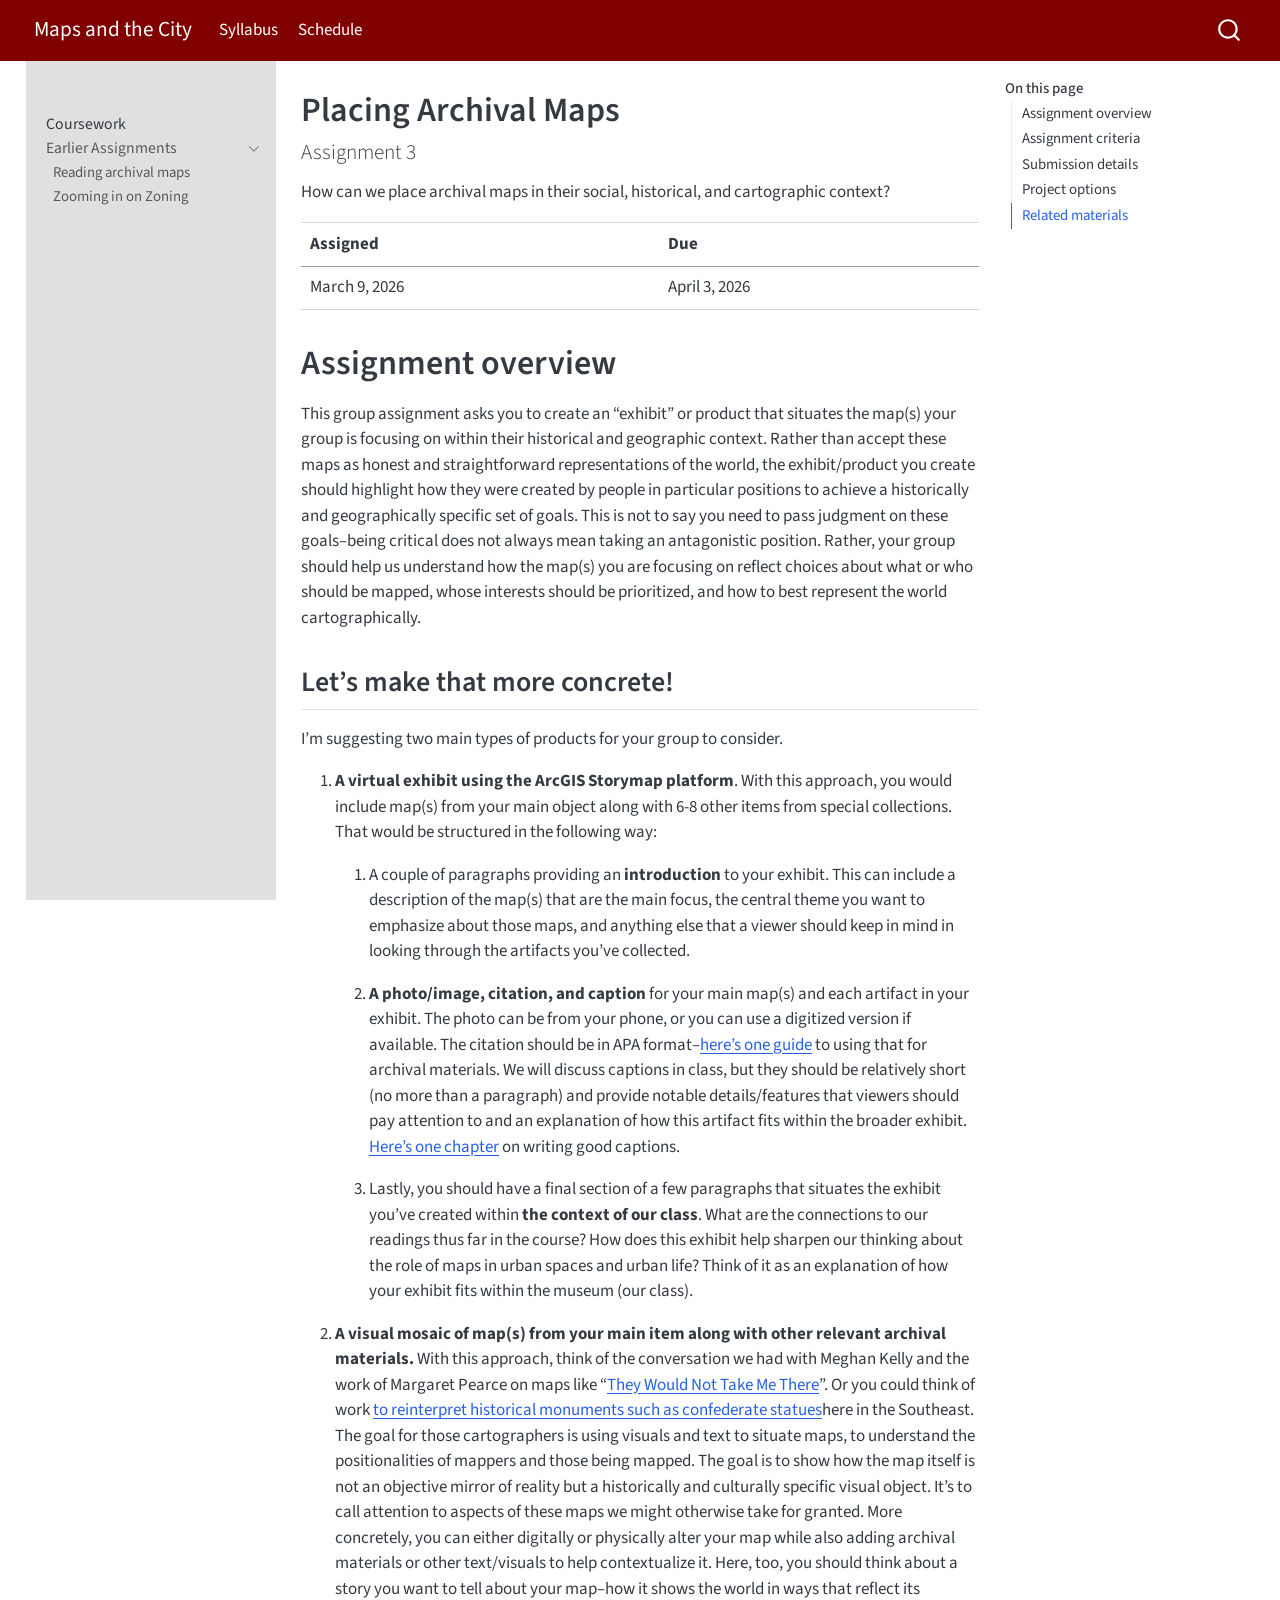
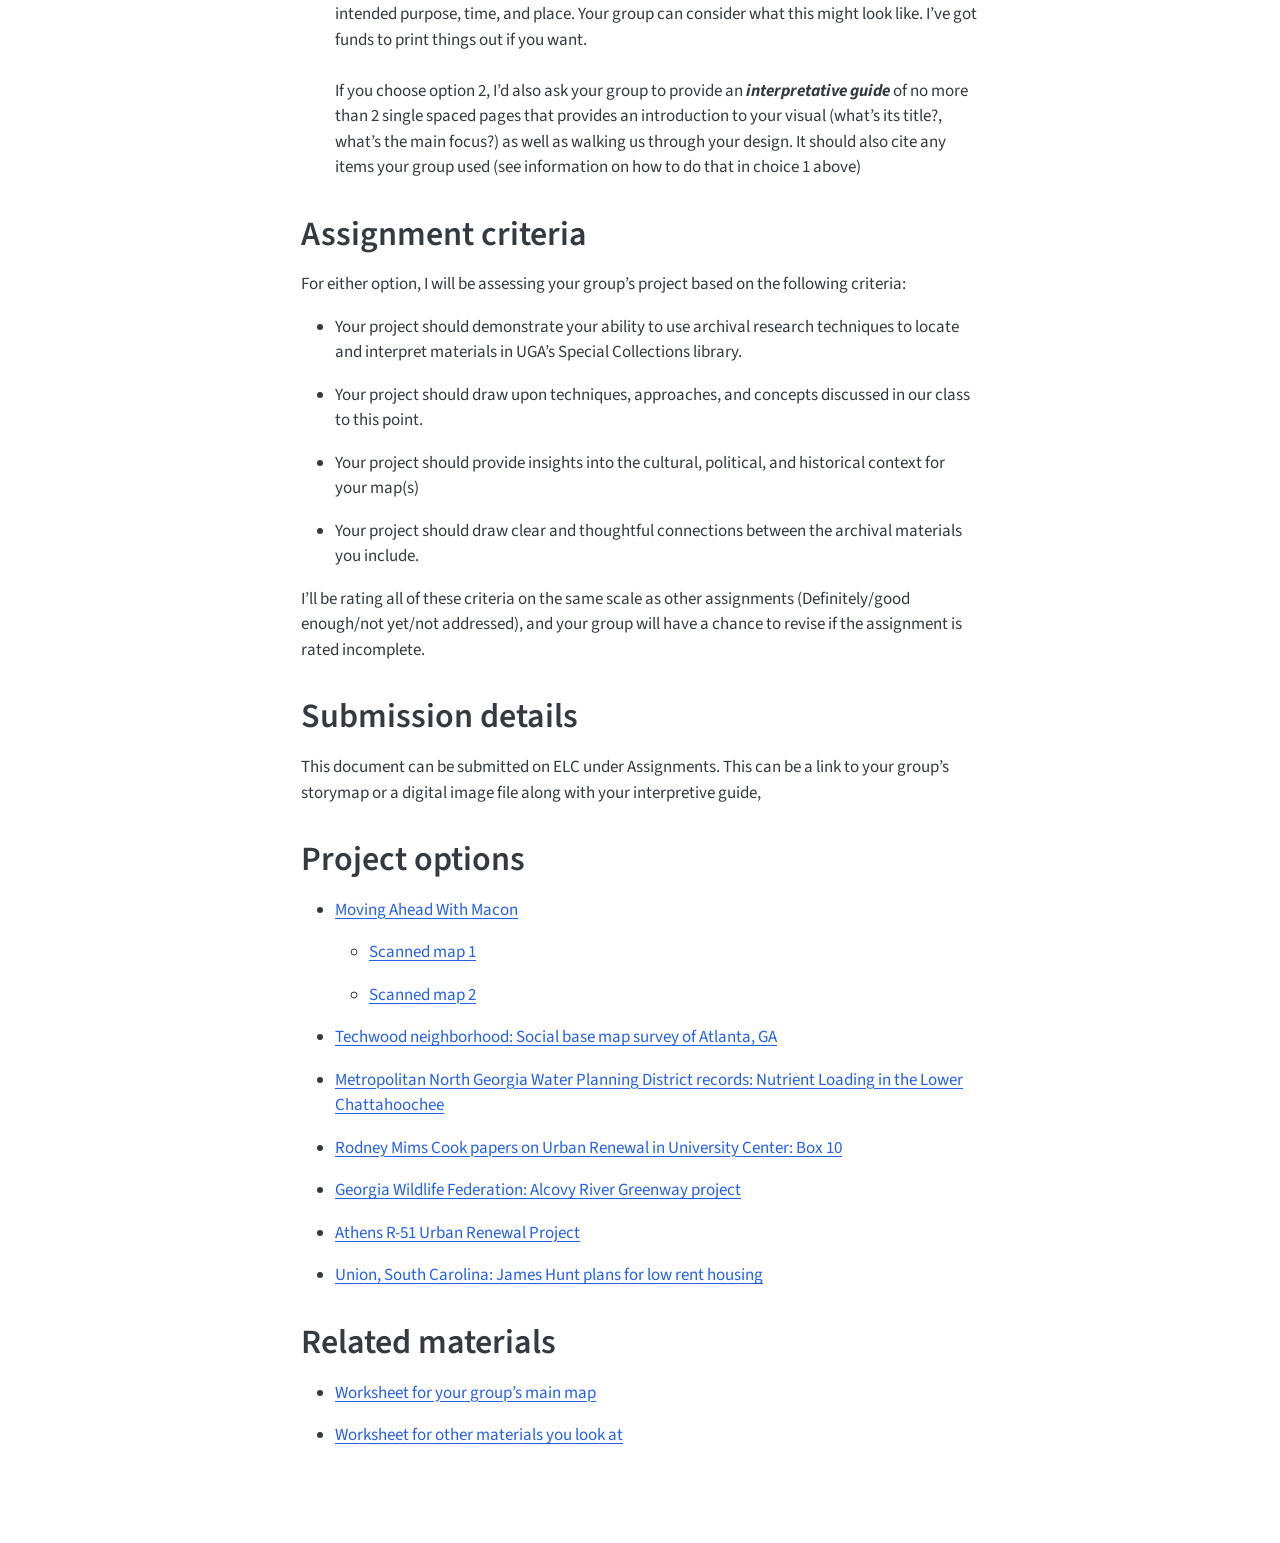
==== commit 7e3fbbe2: "Built site for gh-pages" ====
--- a/index.html
+++ b/index.html
@@ -170,6 +170,7 @@
   <li><a href="#assignment-criteria" id="toc-assignment-criteria" class="nav-link" data-scroll-target="#assignment-criteria">Assignment criteria</a></li>
   <li><a href="#submission-details" id="toc-submission-details" class="nav-link" data-scroll-target="#submission-details">Submission details</a></li>
   <li><a href="#project-options" id="toc-project-options" class="nav-link" data-scroll-target="#project-options">Project options</a></li>
+  <li><a href="#related-materials" id="toc-related-materials" class="nav-link" data-scroll-target="#related-materials">Related materials</a></li>
   </ul>
 </nav>
     </div>
@@ -247,7 +248,7 @@
 </section>
 <section id="submission-details" class="level1">
 <h1>Submission details</h1>
-<p>This document can be submitted on ELC under Assignments. This can be a link to your group’s storymap or a digital image file along with your interpretive guide</p>
+<p>This document can be submitted on ELC under Assignments. This can be a link to your group’s storymap or a digital image file along with your interpretive guide,</p>
 </section>
 <section id="project-options" class="level1">
 <h1>Project options</h1>
@@ -263,6 +264,13 @@
 <li><p><a href="https://sclfind.libs.uga.edu/catalog/ms3995_aspace_ref325_i9w" target="_blank">Georgia Wildlife Federation: Alcovy River Greenway project</a></p></li>
 <li><p><a href="https://dlg.usg.edu/record/guan_1633_014c-001?canvas=0&amp;x=400&amp;y=400&amp;w=1986" target="_blank">Athens R-51 Urban Renewal Project</a></p></li>
 <li><p><a href="https://sclfind.libs.uga.edu/catalog/ms2901_aspace_ref2200_y3m" target="_blank">Union, South Carolina: James Hunt plans for low rent housing</a></p></li>
+</ul>
+</section>
+<section id="related-materials" class="level1">
+<h1>Related materials</h1>
+<ul>
+<li><p><a href="https://docs.google.com/document/d/1oPL7h7p4AVN1daiFkwa1_UwIBTkGLM594ANQHotE4KQ/edit?usp=sharing" target="_blank">Worksheet for your group’s main map</a></p></li>
+<li><p><a href="https://docs.google.com/document/d/1y9C6Vo1rnN-LwVgK9tRfgOOznPehjeBudMgUo6P1nCo/edit?usp=sharing" target="_blank">Worksheet for other materials you look at</a></p></li>
 </ul>
 
 
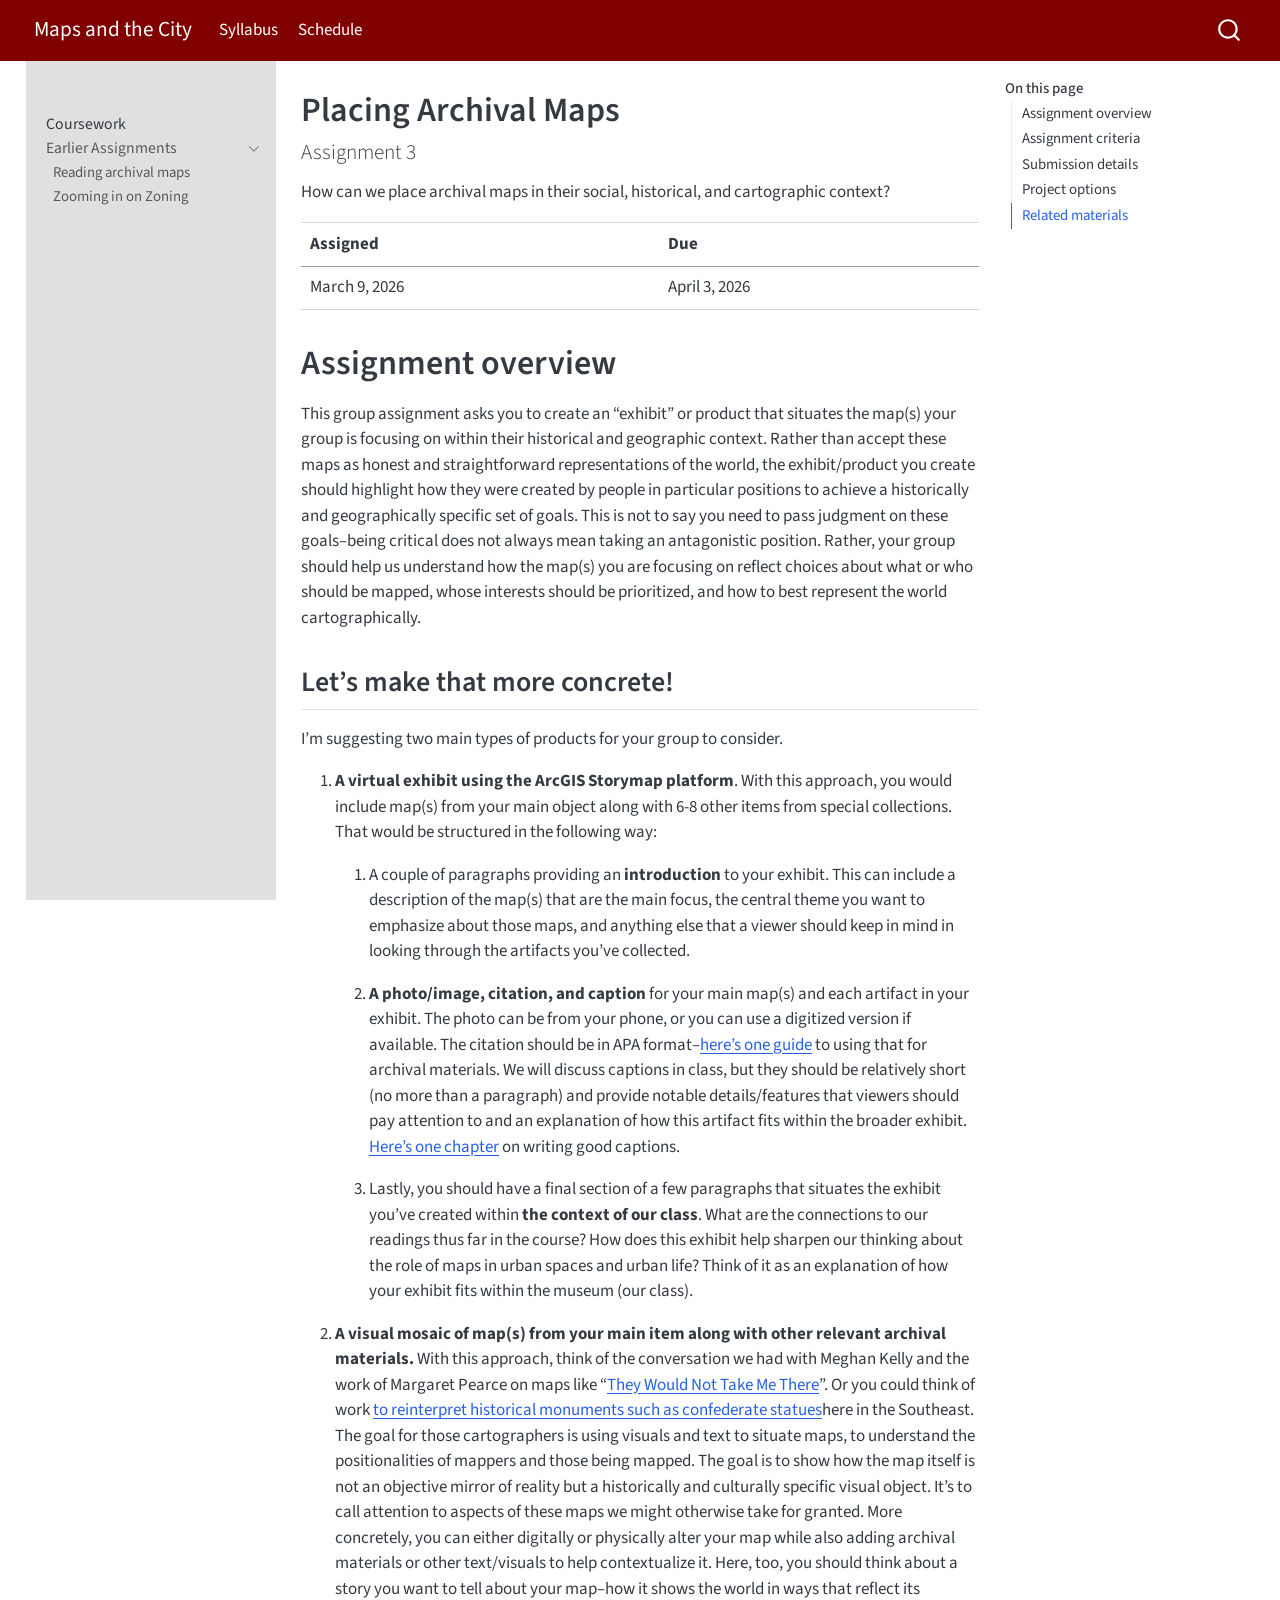
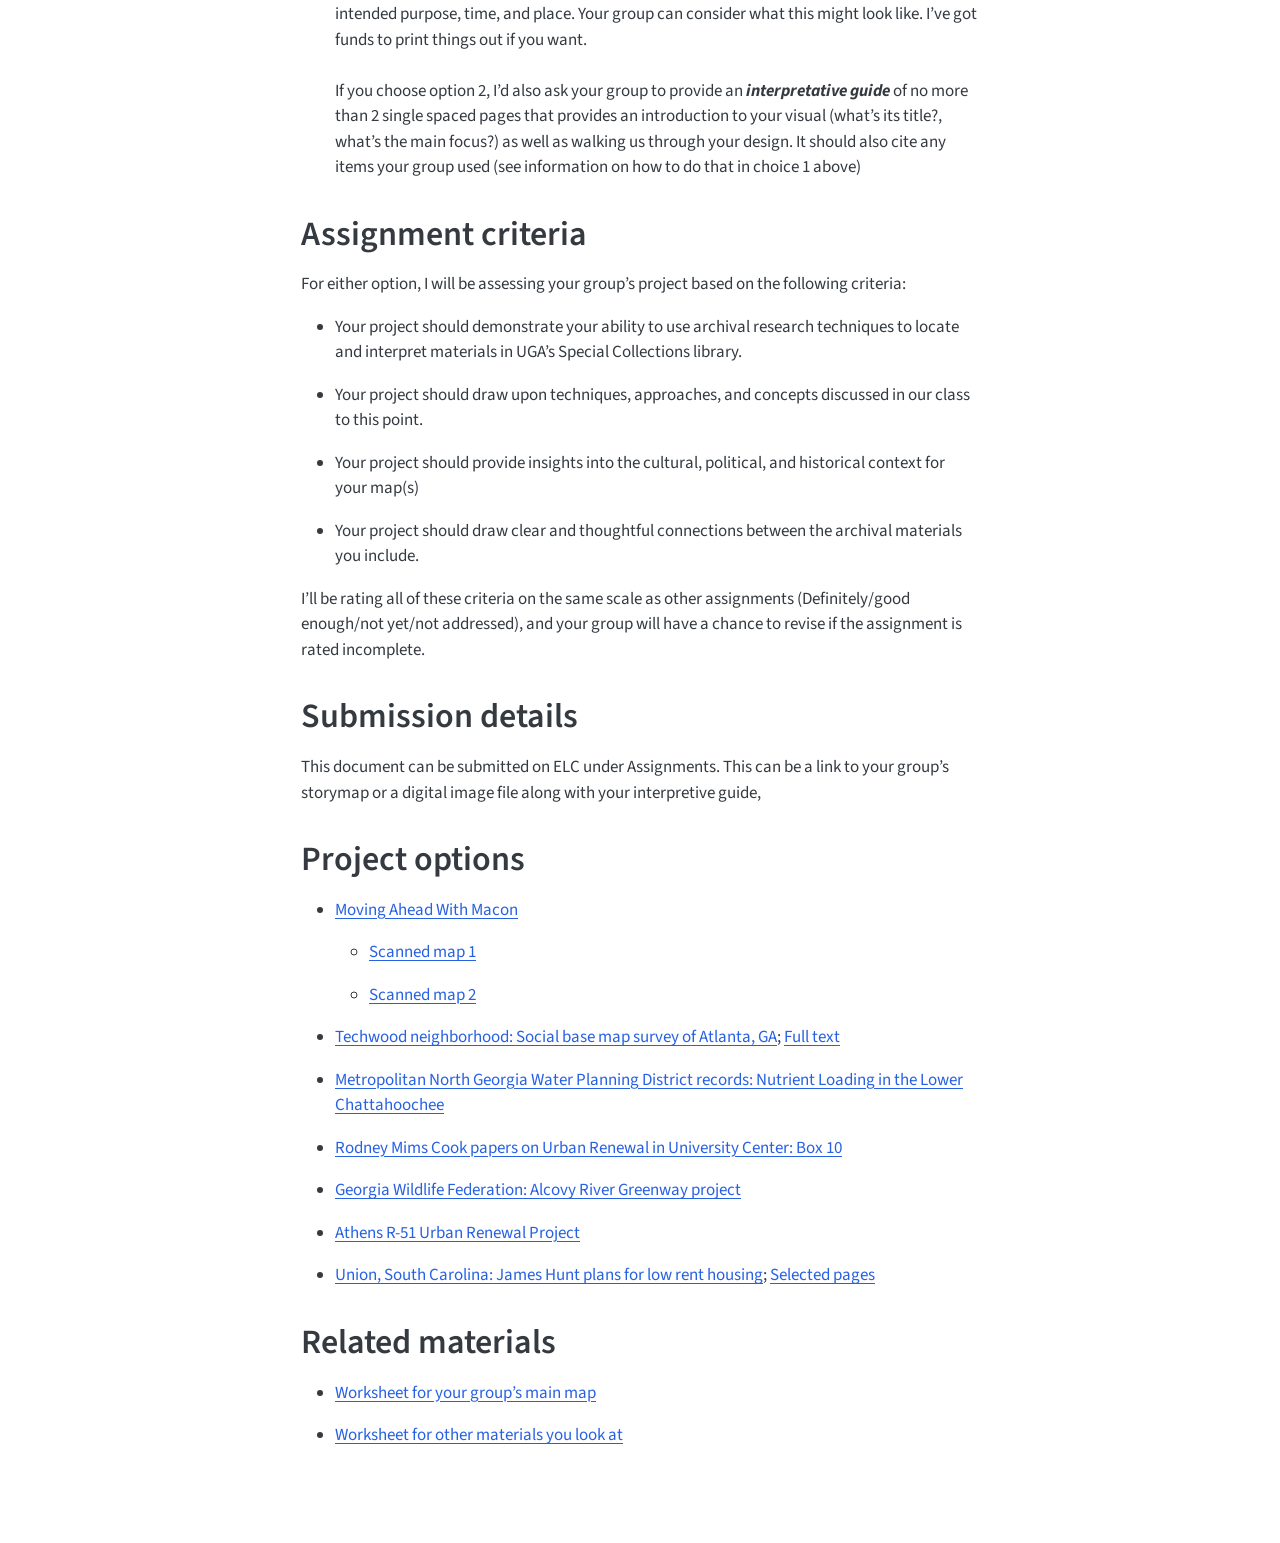
==== commit 6c29b5b2: "Built site for gh-pages" ====
--- a/index.html
+++ b/index.html
@@ -258,12 +258,12 @@
 <li><p><a href="https://github.com/jshannon75/geog4636_mapsandthecity/blob/main/items/MovingAheadWithMacon_map1.pdf" target="_blank">Scanned map 1</a></p></li>
 <li><p><a href="https://github.com/jshannon75/geog4636_mapsandthecity/blob/main/items/MovingAheadWithMacon_map2.pdf" target="_blank">Scanned map 2</a></p></li>
 </ul></li>
-<li><p><a href="https://dlg.usg.edu/record/gsu_planatl_22866?canvas=22&amp;x=555&amp;y=755&amp;w=2927" target="_blank">Techwood neighborhood: Social base map survey of Atlanta, GA</a></p></li>
+<li><p><a href="https://dlg.usg.edu/record/gsu_planatl_22866?canvas=22&amp;x=555&amp;y=755&amp;w=2927" target="_blank">Techwood neighborhood: Social base map survey of Atlanta, GA</a>; <a href="https://github.com/jshannon75/geog4636_mapsandthecity/blob/main/items/Social%20base%20map%20survey%20of%20Atlanta.pdf" target="_blank">Full text</a></p></li>
 <li><p><a href="https://sclfind.libs.uga.edu/catalog/ms4069_aspace_ref83_bqh" target="_blank">Metropolitan North Georgia Water Planning District records: Nutrient Loading in the Lower Chattahoochee</a></p></li>
 <li><p><a href="https://sclfind.libs.uga.edu/catalog/RBRL180RMC_aspace_ref209_no2" target="_blank">Rodney Mims Cook papers on Urban Renewal in University Center: Box 10</a></p></li>
 <li><p><a href="https://sclfind.libs.uga.edu/catalog/ms3995_aspace_ref325_i9w" target="_blank">Georgia Wildlife Federation: Alcovy River Greenway project</a></p></li>
 <li><p><a href="https://dlg.usg.edu/record/guan_1633_014c-001?canvas=0&amp;x=400&amp;y=400&amp;w=1986" target="_blank">Athens R-51 Urban Renewal Project</a></p></li>
-<li><p><a href="https://sclfind.libs.uga.edu/catalog/ms2901_aspace_ref2200_y3m" target="_blank">Union, South Carolina: James Hunt plans for low rent housing</a></p></li>
+<li><p><a href="https://sclfind.libs.uga.edu/catalog/ms2901_aspace_ref2200_y3m" target="_blank">Union, South Carolina: James Hunt plans for low rent housing</a>; <a href="https://github.com/jshannon75/geog4636_mapsandthecity/blob/main/items/Hunt_UnionSC.pdf" target="_blank">Selected pages</a></p></li>
 </ul>
 </section>
 <section id="related-materials" class="level1">
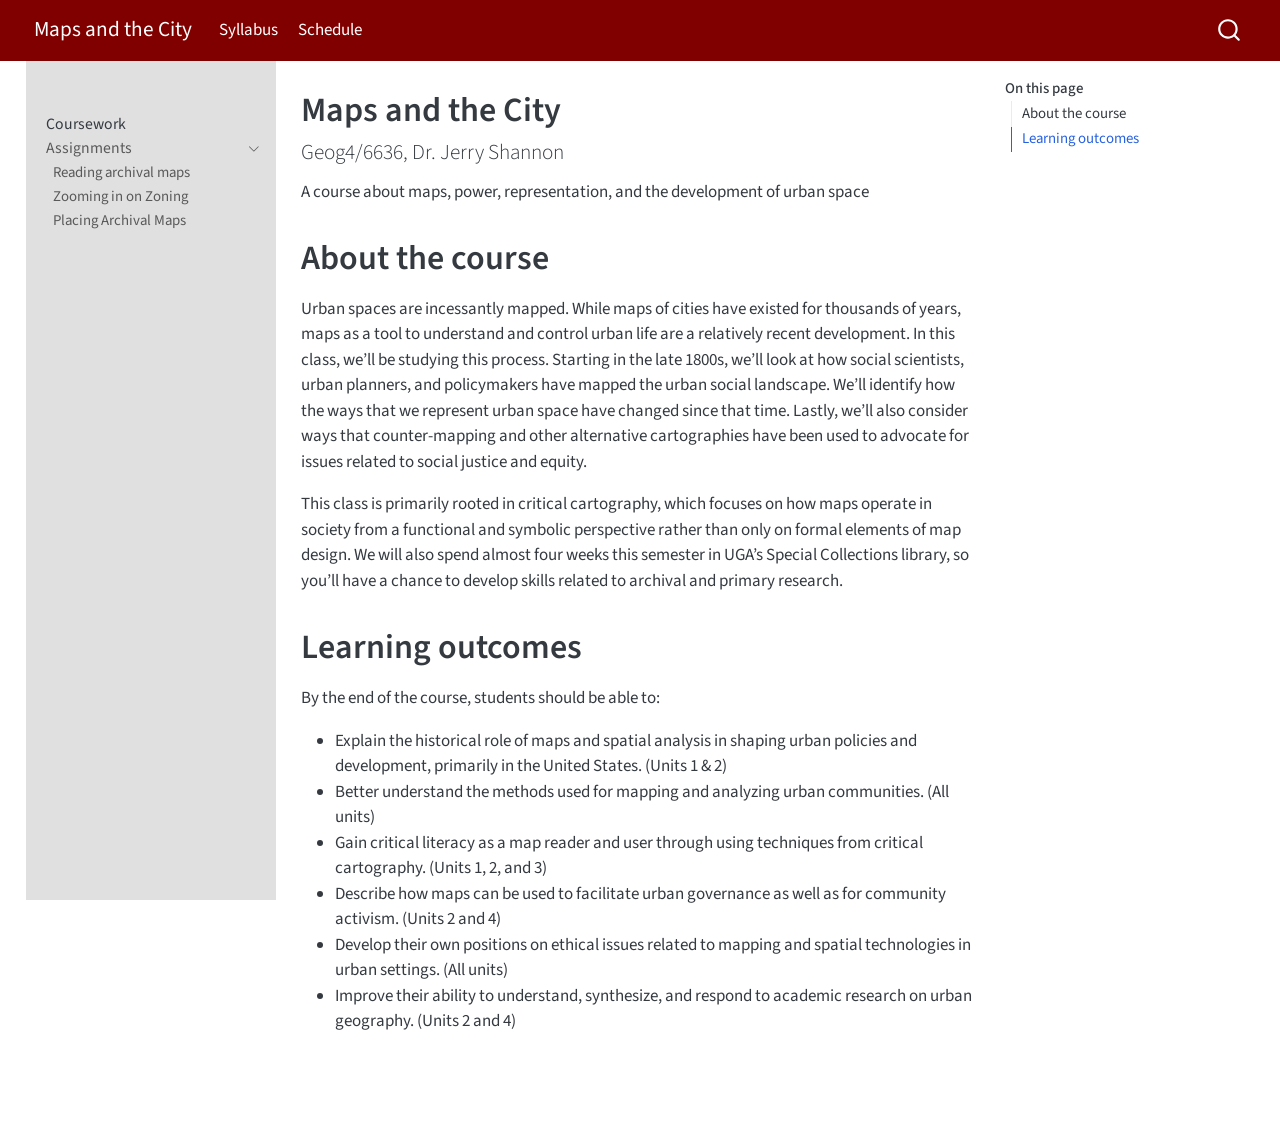
==== commit 5d30b861: "Built site for gh-pages" ====
--- a/index.html
+++ b/index.html
@@ -6,9 +6,9 @@
 
 <meta name="viewport" content="width=device-width, initial-scale=1.0, user-scalable=yes">
 
-<meta name="description" content="How can we place archival maps in their social, historical, and cartographic context?">
-
-<title>Placing Archival Maps – Maps and the City</title>
+<meta name="description" content="A course about maps, power, representation, and the development of urban space">
+
+<title>Maps and the City</title>
 <style>
 code{white-space: pre-wrap;}
 span.smallcaps{font-variant: small-caps;}
@@ -111,7 +111,7 @@
       <button type="button" class="quarto-btn-toggle btn" data-bs-toggle="collapse" role="button" data-bs-target=".quarto-sidebar-collapse-item" aria-controls="quarto-sidebar" aria-expanded="false" aria-label="Toggle sidebar navigation" onclick="if (window.quartoToggleHeadroom) { window.quartoToggleHeadroom(); }">
         <i class="bi bi-layout-text-sidebar-reverse"></i>
       </button>
-        <nav class="quarto-page-breadcrumbs" aria-label="breadcrumb"><ol class="breadcrumb"><li class="breadcrumb-item">Placing Archival Maps</li></ol></nav>
+        <nav class="quarto-page-breadcrumbs" aria-label="breadcrumb"><ol class="breadcrumb"><li class="breadcrumb-item">Maps and the City</li></ol></nav>
         <a class="flex-grow-1" role="navigation" data-bs-toggle="collapse" data-bs-target=".quarto-sidebar-collapse-item" aria-controls="quarto-sidebar" aria-expanded="false" aria-label="Toggle sidebar navigation" onclick="if (window.quartoToggleHeadroom) { window.quartoToggleHeadroom(); }">      
         </a>
     </div>
@@ -133,7 +133,7 @@
         <li class="sidebar-item sidebar-item-section">
       <div class="sidebar-item-container"> 
             <a class="sidebar-item-text sidebar-link text-start" data-bs-toggle="collapse" data-bs-target="#quarto-sidebar-section-1" role="navigation" aria-expanded="true">
- <span class="menu-text">Earlier Assignments</span></a>
+ <span class="menu-text">Assignments</span></a>
           <a class="sidebar-item-toggle text-start" data-bs-toggle="collapse" data-bs-target="#quarto-sidebar-section-1" role="navigation" aria-expanded="true" aria-label="Toggle section">
             <i class="bi bi-chevron-right ms-2"></i>
           </a> 
@@ -151,6 +151,12 @@
  <span class="menu-text">Zooming in on Zoning</span></a>
   </div>
 </li>
+          <li class="sidebar-item">
+  <div class="sidebar-item-container"> 
+  <a href="https://jshannon75.github.io/geog4636_mapsandthecity/placingarchivalmaps.html" class="sidebar-item-text sidebar-link" target="_blank">
+ <span class="menu-text">Placing Archival Maps</span></a>
+  </div>
+</li>
       </ul>
   </li>
     </ul>
@@ -163,14 +169,8 @@
     <h2 id="toc-title">On this page</h2>
    
   <ul>
-  <li><a href="#assignment-overview" id="toc-assignment-overview" class="nav-link active" data-scroll-target="#assignment-overview">Assignment overview</a>
-  <ul class="collapse">
-  <li><a href="#lets-make-that-more-concrete" id="toc-lets-make-that-more-concrete" class="nav-link" data-scroll-target="#lets-make-that-more-concrete">Let’s make that more concrete!</a></li>
-  </ul></li>
-  <li><a href="#assignment-criteria" id="toc-assignment-criteria" class="nav-link" data-scroll-target="#assignment-criteria">Assignment criteria</a></li>
-  <li><a href="#submission-details" id="toc-submission-details" class="nav-link" data-scroll-target="#submission-details">Submission details</a></li>
-  <li><a href="#project-options" id="toc-project-options" class="nav-link" data-scroll-target="#project-options">Project options</a></li>
-  <li><a href="#related-materials" id="toc-related-materials" class="nav-link" data-scroll-target="#related-materials">Related materials</a></li>
+  <li><a href="#about-the-course" id="toc-about-the-course" class="nav-link active" data-scroll-target="#about-the-course">About the course</a></li>
+  <li><a href="#learning-outcomes" id="toc-learning-outcomes" class="nav-link" data-scroll-target="#learning-outcomes">Learning outcomes</a></li>
   </ul>
 </nav>
     </div>
@@ -179,13 +179,13 @@
 
 <header id="title-block-header" class="quarto-title-block default">
 <div class="quarto-title">
-<h1 class="title">Placing Archival Maps</h1>
-<p class="subtitle lead">Assignment 3</p>
+<h1 class="title">Maps and the City</h1>
+<p class="subtitle lead">Geog4/6636, Dr.&nbsp;Jerry Shannon</p>
 </div>
 
 <div>
   <div class="description">
-    How can we place archival maps in their social, historical, and cartographic context?
+    A course about maps, power, representation, and the development of urban space
   </div>
 </div>
 
@@ -202,75 +202,21 @@
 </header>
 
 
-<table class="caption-top table">
-<thead>
-<tr class="header">
-<th>Assigned</th>
-<th>Due</th>
-</tr>
-</thead>
-<tbody>
-<tr class="odd">
-<td>March 9, 2026</td>
-<td>April 3, 2026</td>
-</tr>
-</tbody>
-</table>
-<section id="assignment-overview" class="level1">
-<h1>Assignment overview</h1>
-<p>This group assignment asks you to create an “exhibit” or product that situates the map(s) your group is focusing on within their historical and geographic context. Rather than accept these maps as honest and straightforward representations of the world, the exhibit/product you create should highlight how they were created by people in particular positions to achieve a historically and geographically specific set of goals. This is not to say you need to pass judgment on these goals–being critical does not always mean taking an antagonistic position. Rather, your group should help us understand how the map(s) you are focusing on reflect choices about what or who should be mapped, whose interests should be prioritized, and how to best represent the world cartographically.</p>
-<section id="lets-make-that-more-concrete" class="level2">
-<h2 class="anchored" data-anchor-id="lets-make-that-more-concrete">Let’s make that more concrete!</h2>
-<p>I’m suggesting two main types of products for your group to consider.</p>
-<ol type="1">
-<li><p><strong>A virtual exhibit using the ArcGIS Storymap platform</strong>. With this approach, you would include map(s) from your main object along with 6-8 other items from special collections. That would be structured in the following way:</p>
-<ol type="1">
-<li><p>A couple of paragraphs providing an <strong>introduction</strong> to your exhibit. This can include a description of the map(s) that are the main focus, the central theme you want to emphasize about those maps, and anything else that a viewer should keep in mind in looking through the artifacts you’ve collected.</p></li>
-<li><p><strong>A</strong> <strong>photo/image, citation, and caption</strong> for your main map(s) and each artifact in your exhibit. The photo can be from your phone, or you can use a digitized version if available. The citation should be in APA format–<a href="https://libguides.csudh.edu/archives-citation/apa">here’s one guide</a> to using that for archival materials. We will discuss captions in class, but they should be relatively short (no more than a paragraph) and provide notable details/features that viewers should pay attention to and an explanation of how this artifact fits within the broader exhibit. <a href="https://drive.google.com/file/d/1QzaDQND_rpnHx2N8SHJnkhxC4VwiNM2T/view?usp=sharing">Here’s one chapter</a> on writing good captions.</p></li>
-<li><p>Lastly, you should have a final section of a few paragraphs that situates the exhibit you’ve created within <strong>the context of our class</strong>. What are the connections to our readings thus far in the course? How does this exhibit help sharpen our thinking about the role of maps in urban spaces and urban life? Think of it as an explanation of how your exhibit fits within the museum (our class).&nbsp;</p></li>
-</ol></li>
-<li><p><strong>A visual mosaic of map(s) from your main item along with other relevant archival materials.</strong> With this approach, think of the conversation we had with Meghan Kelly and the work of Margaret Pearce on maps like “<a href="https://storymaps.arcgis.com/stories/2b5792be16d64f9e999ec93cd436bc17">They Would Not Take Me There</a>”. Or you could think of work <a href="https://hyperallergic.com/remagining-monuments-to-make-them-resonate-locally-and-personally/">to reinterpret historical monuments such as confederate statues</a>here in the Southeast. The goal for those cartographers is using visuals and text to situate maps, to understand the positionalities of mappers and those being mapped. The goal is to show how the map itself is not an objective mirror of reality but a historically and culturally specific visual object. It’s to call attention to aspects of these maps we might otherwise take for granted. More concretely, you can either digitally or physically alter your map while also adding archival materials or other text/visuals to help contextualize it. Here, too, you should think about a story you want to tell about your map–how it shows the world in ways that reflect its intended purpose, time, and place. Your group can consider what this might look like. I’ve got funds to print things out if you want.<br>
-<br>
-If you choose option 2, I’d also ask your group to provide an <strong><em>interpretative guide</em></strong> of no more than 2 single spaced pages that provides an introduction to your visual (what’s its title?, what’s the main focus?) as well as walking us through your design. It should also cite any items your group used (see information on how to do that in choice 1 above)</p></li>
-</ol>
+<section id="about-the-course" class="level1">
+<h1>About the course</h1>
+<p>Urban spaces are incessantly mapped. While maps of cities have existed for thousands of years, maps as a tool to understand and control urban life are a relatively recent development. In this class, we’ll be studying this process. Starting in the late 1800s, we’ll look at how social scientists, urban planners, and policymakers have mapped the urban social landscape. We’ll identify how the ways that we represent urban space have changed since that time. Lastly, we’ll also consider ways that counter-mapping and other alternative cartographies have been used to advocate for issues related to social justice and equity.</p>
+<p>This class is primarily rooted in critical cartography, which focuses on how maps operate in society from a functional and symbolic perspective rather than only on formal elements of map design. We will also spend almost four weeks this semester in UGA’s Special Collections library, so you’ll have a chance to develop skills related to archival and primary research.</p>
 </section>
-</section>
-<section id="assignment-criteria" class="level1">
-<h1>Assignment criteria</h1>
-<p>For either option, I will be assessing your group’s project based on the following criteria:</p>
+<section id="learning-outcomes" class="level1">
+<h1>Learning outcomes</h1>
+<p>By the end of the course, students should be able to:</p>
 <ul>
-<li><p>Your project should demonstrate your ability to use archival research techniques to locate and interpret materials in UGA’s Special Collections library.</p></li>
-<li><p>Your project should draw upon techniques, approaches, and concepts discussed in our class to this point.</p></li>
-<li><p>Your project should provide insights into the cultural, political, and historical context for your map(s)</p></li>
-<li><p>Your project should draw clear and thoughtful connections between the archival materials you include.</p></li>
-</ul>
-<p>I’ll be rating all of these criteria on the same scale as other assignments (Definitely/good enough/not yet/not addressed), and your group will have a chance to revise if the assignment is rated incomplete.&nbsp;</p>
-</section>
-<section id="submission-details" class="level1">
-<h1>Submission details</h1>
-<p>This document can be submitted on ELC under Assignments. This can be a link to your group’s storymap or a digital image file along with your interpretive guide,</p>
-</section>
-<section id="project-options" class="level1">
-<h1>Project options</h1>
-<ul>
-<li><p><a href="https://galileo-uga.primo.exlibrisgroup.com/discovery/fulldisplay?docid=alma9910300523902959&amp;context=L&amp;vid=01GALI_UGA:UGA&amp;lang=en&amp;search_scope=MyInstitution&amp;adaptor=Local%20Search%20Engine&amp;tab=LibraryCatalog&amp;query=any,contains,moving%20ahead%20with%20macon%20&amp;sortby=rank&amp;facet=library,include,2959%E2%80%93530589490002959" target="_blank">Moving Ahead With Macon</a></p>
-<ul>
-<li><p><a href="https://github.com/jshannon75/geog4636_mapsandthecity/blob/main/items/MovingAheadWithMacon_map1.pdf" target="_blank">Scanned map 1</a></p></li>
-<li><p><a href="https://github.com/jshannon75/geog4636_mapsandthecity/blob/main/items/MovingAheadWithMacon_map2.pdf" target="_blank">Scanned map 2</a></p></li>
-</ul></li>
-<li><p><a href="https://dlg.usg.edu/record/gsu_planatl_22866?canvas=22&amp;x=555&amp;y=755&amp;w=2927" target="_blank">Techwood neighborhood: Social base map survey of Atlanta, GA</a>; <a href="https://github.com/jshannon75/geog4636_mapsandthecity/blob/main/items/Social%20base%20map%20survey%20of%20Atlanta.pdf" target="_blank">Full text</a></p></li>
-<li><p><a href="https://sclfind.libs.uga.edu/catalog/ms4069_aspace_ref83_bqh" target="_blank">Metropolitan North Georgia Water Planning District records: Nutrient Loading in the Lower Chattahoochee</a></p></li>
-<li><p><a href="https://sclfind.libs.uga.edu/catalog/RBRL180RMC_aspace_ref209_no2" target="_blank">Rodney Mims Cook papers on Urban Renewal in University Center: Box 10</a></p></li>
-<li><p><a href="https://sclfind.libs.uga.edu/catalog/ms3995_aspace_ref325_i9w" target="_blank">Georgia Wildlife Federation: Alcovy River Greenway project</a></p></li>
-<li><p><a href="https://dlg.usg.edu/record/guan_1633_014c-001?canvas=0&amp;x=400&amp;y=400&amp;w=1986" target="_blank">Athens R-51 Urban Renewal Project</a></p></li>
-<li><p><a href="https://sclfind.libs.uga.edu/catalog/ms2901_aspace_ref2200_y3m" target="_blank">Union, South Carolina: James Hunt plans for low rent housing</a>; <a href="https://github.com/jshannon75/geog4636_mapsandthecity/blob/main/items/Hunt_UnionSC.pdf" target="_blank">Selected pages</a></p></li>
-</ul>
-</section>
-<section id="related-materials" class="level1">
-<h1>Related materials</h1>
-<ul>
-<li><p><a href="https://docs.google.com/document/d/1oPL7h7p4AVN1daiFkwa1_UwIBTkGLM594ANQHotE4KQ/edit?usp=sharing" target="_blank">Worksheet for your group’s main map</a></p></li>
-<li><p><a href="https://docs.google.com/document/d/1y9C6Vo1rnN-LwVgK9tRfgOOznPehjeBudMgUo6P1nCo/edit?usp=sharing" target="_blank">Worksheet for other materials you look at</a></p></li>
+<li>Explain the historical role of maps and spatial analysis in shaping urban policies and development, primarily in the United States. (Units 1 &amp; 2)</li>
+<li>Better understand the methods used for mapping and analyzing urban communities. (All units)</li>
+<li>Gain critical literacy as a map reader and user through using techniques from critical cartography. (Units 1, 2, and 3)</li>
+<li>Describe how maps can be used to facilitate urban governance as well as for community activism. (Units 2 and 4)</li>
+<li>Develop their own positions on ethical issues related to mapping and spatial technologies in urban settings. (All units)</li>
+<li>Improve their ability to understand, synthesize, and respond to academic research on urban geography. (Units 2 and 4)</li>
 </ul>
 
 
